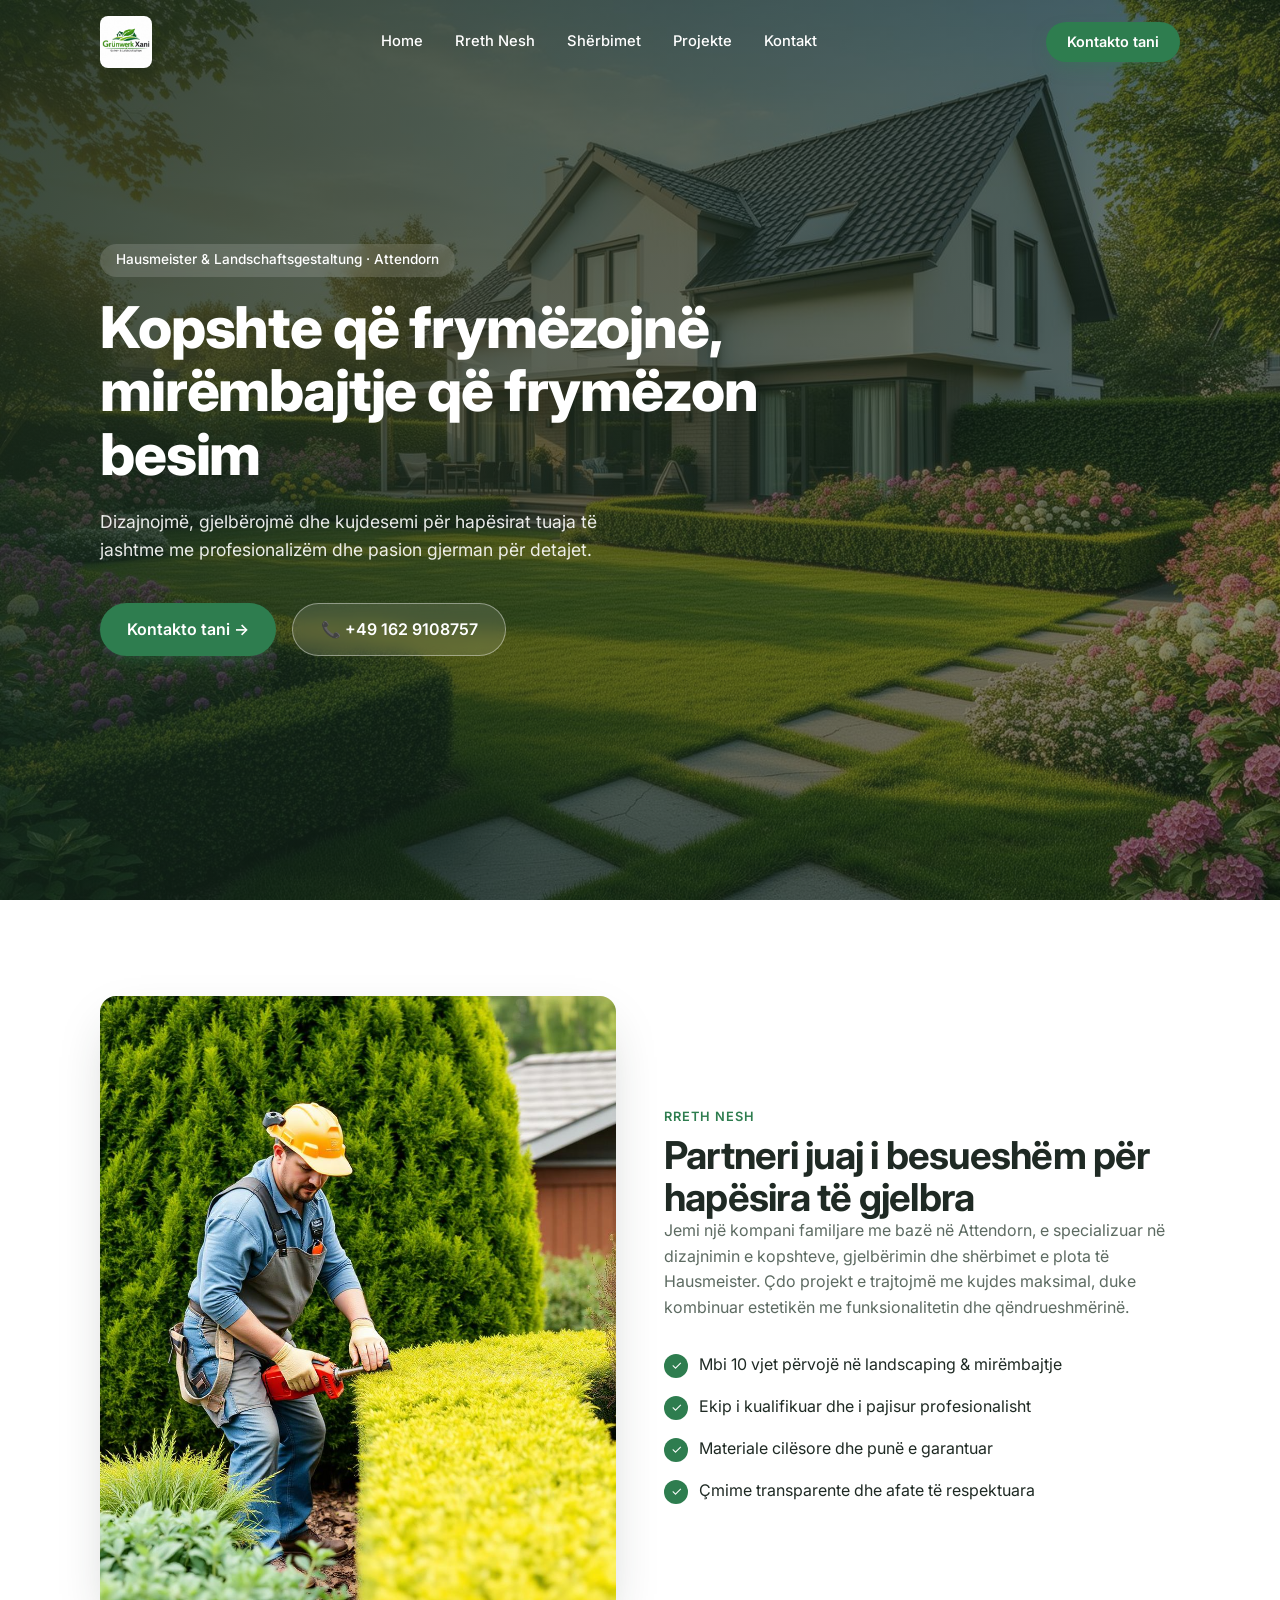
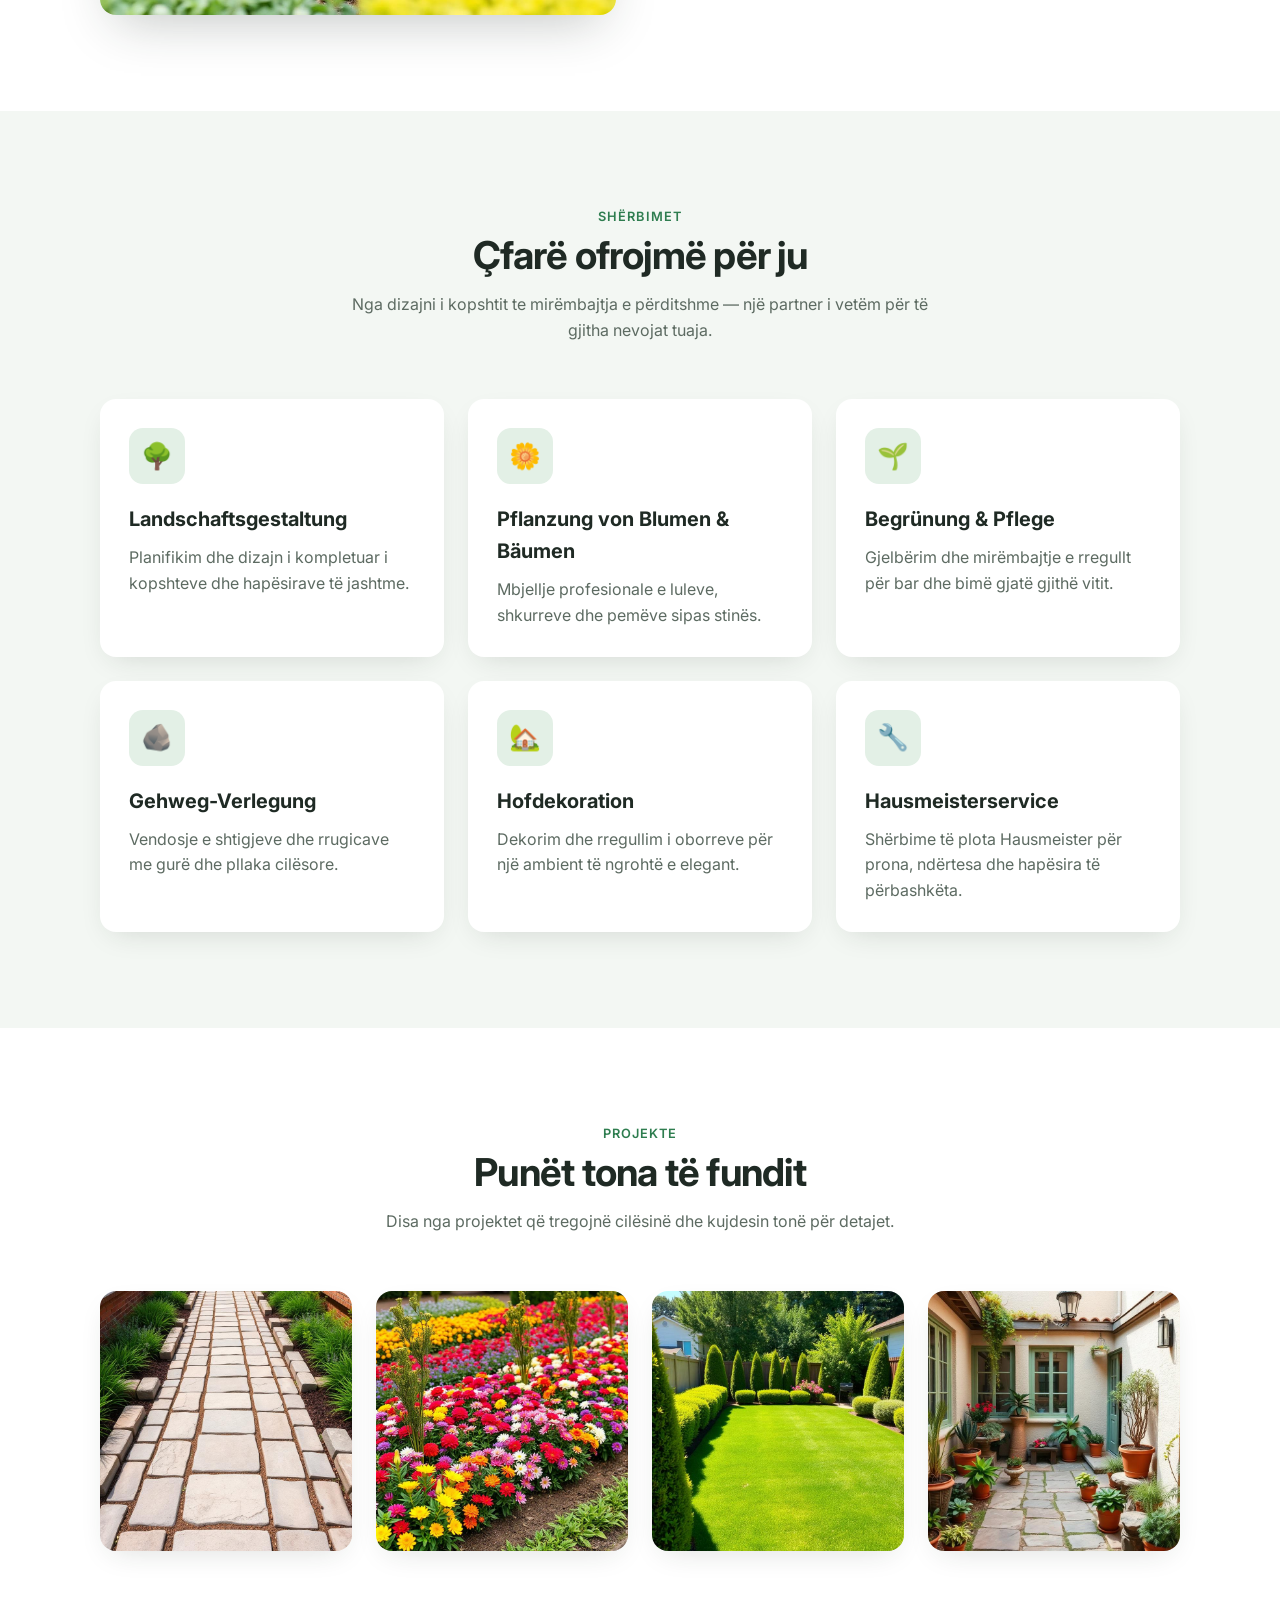
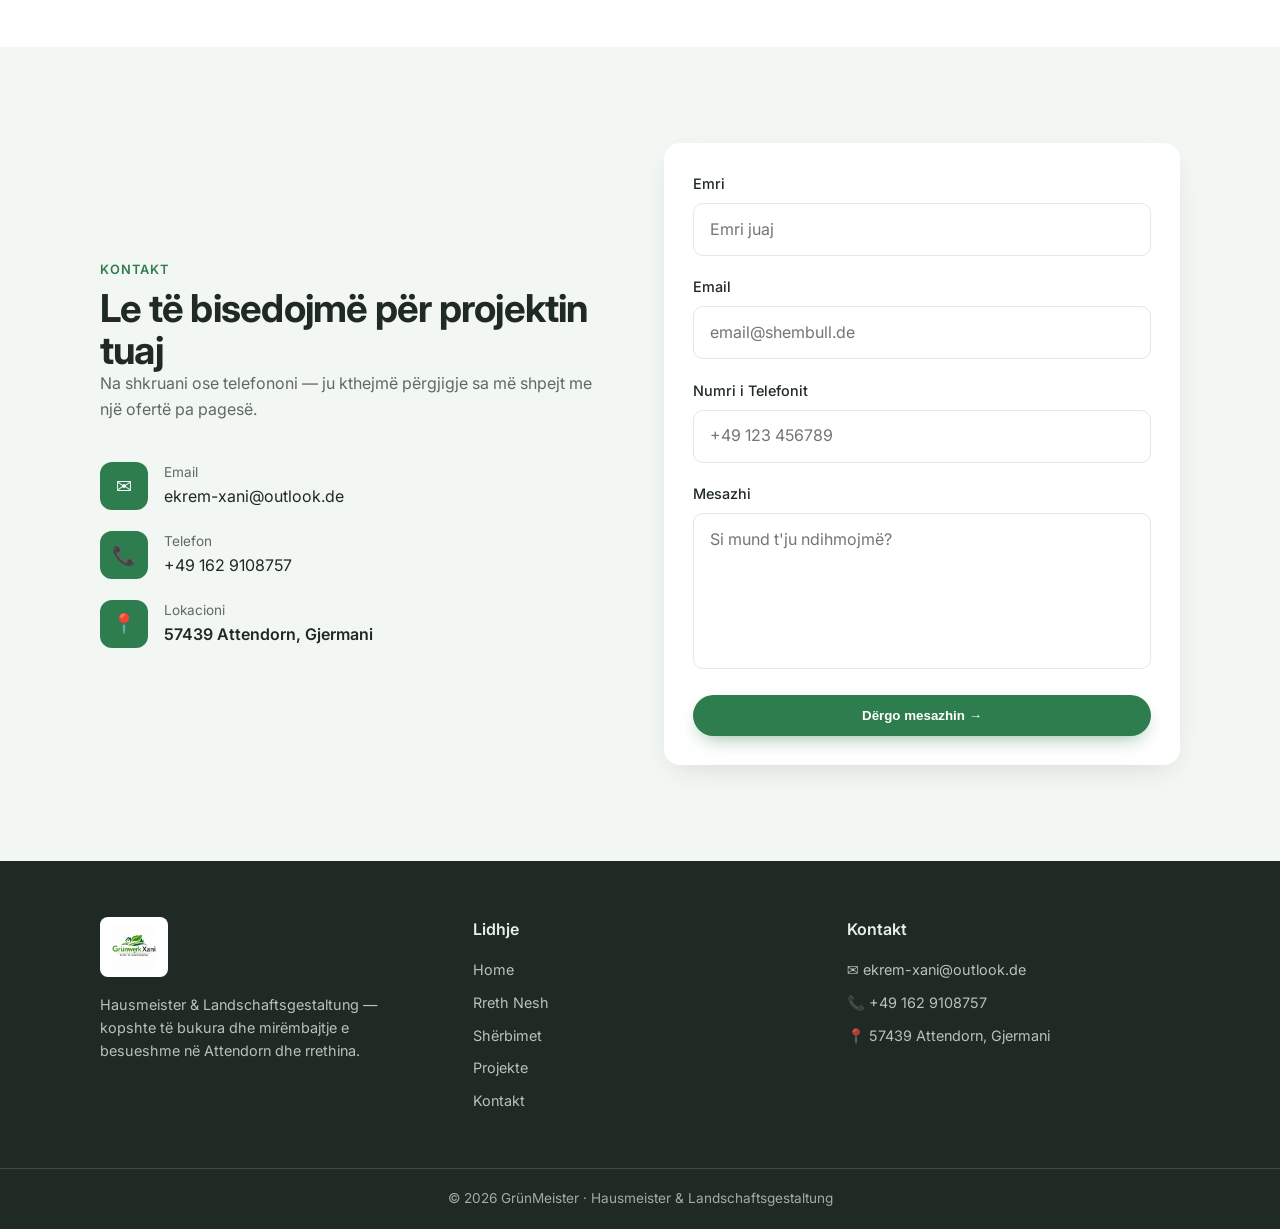
==== index.html @ a637c992 "Add files via upload" ====
<!DOCTYPE html>
<html lang="sq">
<head>
  <meta charset="UTF-8" />
  <meta name="viewport" content="width=device-width, initial-scale=1.0" />
  <title>Grünwerkxani · Hausmeister </title>
  <meta name="description" content="Hausmeister & Landschaftsgestaltung në Attendorn. Dizajn kopshtesh, gjelbërim, mbjellje, shtigje dhe shërbime të plota Hausmeister. Kontakto për ofertë falas." />
  <link rel="preconnect" href="https://fonts.googleapis.com" />
  <link rel="preconnect" href="https://fonts.gstatic.com" crossorigin />
  <link href="https://fonts.googleapis.com/css2?family=Inter:wght@400;500;600;700;800&display=swap" rel="stylesheet" />
  <link rel="stylesheet" href="style.css" />
</head>
<body>
  <!-- NAVBAR -->
  <header id="navbar">
    <nav class="nav container">
      <a href="#home" class="brand">
        <img src="assets/logo.jpeg" alt="Grünwerk Xani — Garten- & Landschaftspflege" class="brand-logo" />
      </a>
      <ul class="nav-links">
        <li><a href="#home">Home</a></li>
        <li><a href="#rreth">Rreth Nesh</a></li>
        <li><a href="#sherbimet">Shërbimet</a></li>
        <li><a href="#projekte">Projekte</a></li>
        <li><a href="#kontakt">Kontakt</a></li>
      </ul>
      <a href="#kontakt" class="btn btn-primary nav-cta">Kontakto tani</a>
      <button id="menu-toggle" aria-label="Menu">
        <svg viewBox="0 0 24 24" width="24" height="24" fill="none" stroke="currentColor" stroke-width="2" stroke-linecap="round" stroke-linejoin="round"><line x1="4" y1="12" x2="20" y2="12"/><line x1="4" y1="6" x2="20" y2="6"/><line x1="4" y1="18" x2="20" y2="18"/></svg>
      </button>
    </nav>
    <div id="mobile-menu">
      <a href="#home">Home</a>
      <a href="#rreth">Rreth Nesh</a>
      <a href="#sherbimet">Shërbimet</a>
      <a href="#projekte">Projekte</a>
      <a href="#kontakt">Kontakt</a>
      <a href="#kontakt" class="btn btn-primary">Kontakto tani</a>
    </div>
  </header>

  <!-- HERO -->
  <section id="home" class="hero">
    <img src="assets/hero.jpg" alt="Kopsht i mirëmbajtur me bar të gjelbër dhe shtëpi moderne" class="hero-bg" />
    <div class="hero-overlay"></div>
    <div class="container hero-content">
      <p class="badge">Hausmeister &amp; Landschaftsgestaltung · Attendorn</p>
      <h1>Kopshte që frymëzojnë, mirëmbajtje që frymëzon besim</h1>
      <p class="hero-sub">Dizajnojmë, gjelbërojmë dhe kujdesemi për hapësirat tuaja të jashtme me profesionalizëm dhe pasion gjerman për detajet.</p>
      <div class="hero-actions">
        <a href="#kontakt" class="btn btn-primary">Kontakto tani →</a>
        <a href="tel:+491629108757" class="btn btn-ghost">📞 +49 162 9108757</a>
      </div>
    </div>
  </section>

  <!-- ABOUT -->
  <section id="rreth" class="section">
    <div class="container grid-2 about">
      <div class="reveal about-img">
        <img src="assets/about.jpg" alt="Punëtor profesional duke mirëmbajtur gardhin e gjelbër" loading="lazy" />
      </div>
      <div class="reveal">
        <p class="eyebrow">Rreth Nesh</p>
        <h2>Partneri juaj i besueshëm për hapësira të gjelbra</h2>
        <p class="muted">Jemi një kompani familjare me bazë në Attendorn, e specializuar në dizajnimin e kopshteve, gjelbërimin dhe shërbimet e plota të Hausmeister. Çdo projekt e trajtojmë me kujdes maksimal, duke kombinuar estetikën me funksionalitetin dhe qëndrueshmërinë.</p>
        <ul class="checklist">
          <li>Mbi 10 vjet përvojë në landscaping &amp; mirëmbajtje</li>
          <li>Ekip i kualifikuar dhe i pajisur profesionalisht</li>
          <li>Materiale cilësore dhe punë e garantuar</li>
          <li>Çmime transparente dhe afate të respektuara</li>
        </ul>
      </div>
    </div>
  </section>

  <!-- SERVICES -->
  <section id="sherbimet" class="section section-alt">
    <div class="container">
      <div class="reveal section-head">
        <p class="eyebrow">Shërbimet</p>
        <h2>Çfarë ofrojmë për ju</h2>
        <p class="muted">Nga dizajni i kopshtit te mirëmbajtja e përditshme — një partner i vetëm për të gjitha nevojat tuaja.</p>
      </div>
      <div class="cards" id="services-grid"></div>
    </div>
  </section>

  <!-- PROJECTS -->
  <section id="projekte" class="section">
    <div class="container">
      <div class="reveal section-head">
        <p class="eyebrow">Projekte</p>
        <h2>Punët tona të fundit</h2>
        <p class="muted">Disa nga projektet që tregojnë cilësinë dhe kujdesin tonë për detajet.</p>
      </div>
      <div class="projects" id="projects-grid"></div>
    </div>
  </section>

  <!-- CONTACT -->
  <section id="kontakt" class="section section-alt">
    <div class="container grid-2">
      <div class="reveal">
        <p class="eyebrow">Kontakt</p>
        <h2>Le të bisedojmë për projektin tuaj</h2>
        <p class="muted">Na shkruani ose telefononi — ju kthejmë përgjigje sa më shpejt me një ofertë pa pagesë.</p>
        <div class="contact-list">
          <div class="contact-item"><span class="ci-icon">✉</span><div><p class="muted sm">Email</p><a href="mailto:ekrem-xani@outlook.de">ekrem-xani@outlook.de</a></div></div>
          <div class="contact-item"><span class="ci-icon">📞</span><div><p class="muted sm">Telefon</p><a href="tel:+491629108757">+49 162 9108757</a></div></div>
          <div class="contact-item"><span class="ci-icon">📍</span><div><p class="muted sm">Lokacioni</p><p class="strong">57439 Attendorn, Gjermani</p></div></div>
        </div>
      </div>
     <form action="https://formsubmit.co/orhanbajraktari3@gmail.com" method="POST" id="contact-form" class="reveal card form">

  <div class="field">
    <label for="name">Emri</label>
    <input id="name" name="name" type="text" maxlength="100" placeholder="Emri juaj" required>
  </div>

  <div class="field">
    <label for="email">Email</label>
    <input id="email" name="email" type="email" maxlength="255" placeholder="email@shembull.de">
  </div>

  <div class="field">
    <label for="phone">Numri i Telefonit</label>
    <input id="phone" name="phone" type="tel" maxlength="30" placeholder="+49 123 456789">
  </div>

  <div class="field">
    <label for="message">Mesazhi</label>
    <textarea id="message" name="message" rows="5" maxlength="1000" placeholder="Si mund t'ju ndihmojmë?" required></textarea>
  </div>

  <input type="hidden" name="_subject" value="Mesazh i ri nga faqja">
  <input type="hidden" name="_captcha" value="false">

  <button type="submit" class="btn btn-primary full">
    Dërgo mesazhin →
  </button>

</form>


    </div>
  </section>

  <!-- FOOTER -->
  <footer>
    <div class="container grid-3 footer-grid">
      <div>
        <div class="brand footer-brand">
          <img src="assets/logo.jpeg" alt="Grünwerk Xani" class="brand-logo footer-logo" />
        </div>
        <p class="footer-text">Hausmeister &amp; Landschaftsgestaltung — kopshte të bukura dhe mirëmbajtje e besueshme në Attendorn dhe rrethina.</p>
      </div>
      <div>
        <h4>Lidhje</h4>
        <ul class="footer-links">
          <li><a href="#home">Home</a></li>
          <li><a href="#rreth">Rreth Nesh</a></li>
          <li><a href="#sherbimet">Shërbimet</a></li>
          <li><a href="#projekte">Projekte</a></li>
          <li><a href="#kontakt">Kontakt</a></li>
        </ul>
      </div>
      <div>
        <h4>Kontakt</h4>
        <ul class="footer-links">
          <li><a href="mailto:ekrem-xani@outlook.de">✉ ekrem-xani@outlook.de</a></li>
          <li><a href="tel:+491629108757">📞 +49 162 9108757</a></li>
          <li>📍 57439 Attendorn, Gjermani</li>
        </ul>
      </div>
    </div>
    <div class="footer-bottom">© <span id="year"></span> GrünMeister · Hausmeister &amp; Landschaftsgestaltung</div>
  </footer>

  <div id="toast"></div>
  
  <script src="script.js"></script>
</body>
</html>
---- style.css ----
:root{
  --primary:#2e7d4f;
  --primary-glow:#48a36a;
  --primary-dark:#235e3c;
  --foreground:#1f2a24;
  --muted:#5d6b62;
  --background:#ffffff;
  --secondary:#f3f7f3;
  --accent:#e3f0e6;
  --border:#e2e8e3;
  --card:#ffffff;
  --shadow-card:0 10px 30px -12px rgba(31,42,36,.18);
  --shadow-elegant:0 20px 50px -16px rgba(31,42,36,.28);
  --radius:16px;
}
*{box-sizing:border-box;margin:0;padding:0}
html{scroll-behavior:smooth}
body{font-family:'Inter',system-ui,sans-serif;color:var(--foreground);background:var(--background);line-height:1.6}
img{display:block;max-width:100%}
a{text-decoration:none;color:inherit}
.container{width:100%;max-width:1120px;margin:0 auto;padding:0 20px}
h1,h2{letter-spacing:-.02em;line-height:1.1}
h2{font-size:clamp(1.7rem,3vw,2.4rem);font-weight:700}
.muted{color:var(--muted)}
.muted.sm{font-size:.85rem}
.strong{font-weight:600}
.eyebrow{font-size:.8rem;font-weight:600;text-transform:uppercase;letter-spacing:.08em;color:var(--primary);margin-bottom:.4rem}
.section{padding:6rem 0}
.section-alt{background:var(--secondary)}
.section-head{max-width:620px;margin:0 auto 3.5rem;text-align:center}
.section-head .muted{margin-top:1rem}

/* Buttons */
.btn{display:inline-flex;align-items:center;gap:.5rem;border-radius:999px;padding:.8rem 1.7rem;font-weight:600;cursor:pointer;border:none;transition:transform .2s,background .2s}
.btn-primary{background:var(--primary);color:#fff;box-shadow:0 8px 20px -8px rgba(46,125,79,.6)}
.btn-primary:hover{transform:scale(1.05);background:var(--primary-dark)}
.btn-ghost{background:rgba(255,255,255,.12);border:1px solid rgba(255,255,255,.4);color:#fff;backdrop-filter:blur(6px)}
.btn-ghost:hover{background:rgba(255,255,255,.22)}
.btn.full{width:100%;justify-content:center}

/* Navbar */
#navbar{position:fixed;inset:0 0 auto 0;z-index:50;transition:.3s}
#navbar.scrolled{background:rgba(255,255,255,.92);backdrop-filter:blur(8px);box-shadow:0 1px 0 var(--border)}
.nav{display:flex;align-items:center;justify-content:space-between;padding:1rem 20px}
.brand{display:flex;align-items:center;gap:.55rem;font-weight:700;font-size:1.15rem;color:#fff}
#navbar.scrolled .brand{color:var(--foreground)}
.brand-icon{display:flex;align-items:center;justify-content:center;width:36px;height:36px;border-radius:10px;background:var(--primary);color:#fff}
.brand-logo{height:52px;width:auto;display:block;border-radius:8px}
#navbar.scrolled .brand-logo{height:46px}
.footer-logo{height:60px;background:#fff;padding:6px 10px}
.nav-links{display:flex;gap:2rem;list-style:none;font-size:.92rem;font-weight:500;color:#fff}
#navbar.scrolled .nav-links{color:var(--foreground)}
.nav-links a:hover{color:var(--primary-glow)}
.nav-cta{padding:.55rem 1.3rem;font-size:.9rem}
#menu-toggle{display:none;background:none;border:none;color:#fff;cursor:pointer}
#navbar.scrolled #menu-toggle{color:var(--foreground)}
#mobile-menu{display:none;flex-direction:column;gap:.25rem;background:var(--background);border-top:1px solid var(--border);padding:1rem 20px}
#mobile-menu a{padding:.7rem 0;font-weight:500}
#mobile-menu.open{display:flex}

/* Hero */
.hero{position:relative;min-height:100vh;display:flex;align-items:center}
.hero-bg{position:absolute;inset:0;width:100%;height:100%;object-fit:cover}
.hero-overlay{position:absolute;inset:0;background:linear-gradient(120deg,rgba(20,40,28,.85),rgba(20,40,28,.45))}
.hero-content{position:relative;color:#fff;padding:8rem 20px}
.badge{display:inline-block;background:rgba(255,255,255,.15);backdrop-filter:blur(6px);padding:.35rem 1rem;border-radius:999px;font-size:.85rem;font-weight:500;margin-bottom:1.2rem}
.hero h1{font-size:clamp(2.2rem,5vw,3.6rem);font-weight:800;max-width:760px}
.hero-sub{margin-top:1.4rem;max-width:540px;font-size:1.1rem;color:rgba(255,255,255,.9)}
.hero-actions{margin-top:2.4rem;display:flex;flex-wrap:wrap;gap:1rem}

/* Layout helpers */
.grid-2{display:grid;gap:3rem;align-items:center}
.grid-3{display:grid;gap:2.5rem}
@media(min-width:768px){.grid-2{grid-template-columns:1fr 1fr}.grid-3{grid-template-columns:repeat(3,1fr)}}
.about-img{overflow:hidden;border-radius:var(--radius);box-shadow:var(--shadow-elegant)}
.about-img img{width:100%;height:100%;object-fit:cover}
.checklist{list-style:none;margin-top:2rem;display:flex;flex-direction:column;gap:1rem}
.checklist li{display:flex;gap:.7rem;align-items:flex-start}
.checklist li::before{content:"✓";color:#fff;background:var(--primary);width:24px;height:24px;border-radius:50%;display:flex;align-items:center;justify-content:center;font-size:.8rem;flex-shrink:0;margin-top:2px}

/* Cards */
.cards{display:grid;gap:1.5rem;grid-template-columns:1fr}
@media(min-width:600px){.cards{grid-template-columns:1fr 1fr}}
@media(min-width:960px){.cards{grid-template-columns:repeat(3,1fr)}}
.card{background:var(--card);border-radius:var(--radius);padding:1.8rem;box-shadow:var(--shadow-card)}
.service{transition:transform .3s}
.service:hover{transform:translateY(-6px)}
.service .icon{width:56px;height:56px;border-radius:14px;background:var(--accent);color:var(--primary);display:flex;align-items:center;justify-content:center;font-size:1.6rem;transition:.3s}
.service:hover .icon{background:var(--primary);color:#fff}
.service h3{margin:1.2rem 0 .6rem;font-size:1.25rem}

/* Projects */
.projects{display:grid;gap:1.5rem;grid-template-columns:1fr}
@media(min-width:600px){.projects{grid-template-columns:1fr 1fr}}
@media(min-width:960px){.projects{grid-template-columns:repeat(4,1fr)}}
.project{position:relative;overflow:hidden;border-radius:var(--radius);box-shadow:var(--shadow-card)}
.project img{width:100%;height:260px;object-fit:cover;transition:transform .5s}
.project:hover img{transform:scale(1.1)}
.project-info{position:absolute;inset:0;display:flex;flex-direction:column;justify-content:flex-end;padding:1.2rem;background:linear-gradient(to top,rgba(20,30,24,.85),rgba(20,30,24,.05),transparent);color:#fff;opacity:0;transition:opacity .3s}
.project:hover .project-info{opacity:1}
.project-info .tag{font-size:.72rem;text-transform:uppercase;letter-spacing:.06em;color:rgba(255,255,255,.8)}
.project-info h3{font-size:1.1rem}

/* Contact */
.contact-list{margin-top:2.5rem;display:flex;flex-direction:column;gap:1.3rem}
.contact-item{display:flex;gap:1rem;align-items:flex-start}
.ci-icon{width:48px;height:48px;border-radius:12px;background:var(--primary);color:#fff;display:flex;align-items:center;justify-content:center;font-size:1.2rem;flex-shrink:0}
.contact-item a:hover{color:var(--primary)}
.form .field{margin-bottom:1.2rem}
.form label{display:block;font-size:.9rem;font-weight:500;margin-bottom:.5rem}
.form input,.form textarea{width:100%;border:1px solid var(--border);border-radius:10px;padding:.8rem 1rem;font:inherit;color:var(--foreground);background:var(--background);outline:none;transition:.2s;resize:none}
.form input:focus,.form textarea:focus{border-color:var(--primary);box-shadow:0 0 0 3px rgba(46,125,79,.2)}

/* Footer */
footer{background:var(--foreground);color:#e8efe9}
.footer-grid{padding:3.5rem 20px}
.footer-brand{color:#fff}
.footer-text{margin-top:1rem;max-width:280px;font-size:.9rem;color:rgba(255,255,255,.7)}
footer h4{font-weight:600;margin-bottom:1rem}
.footer-links{list-style:none;display:flex;flex-direction:column;gap:.6rem;font-size:.9rem;color:rgba(255,255,255,.7)}
.footer-links a:hover{color:#fff}
.footer-bottom{border-top:1px solid rgba(255,255,255,.15);padding:1.2rem;text-align:center;font-size:.85rem;color:rgba(255,255,255,.6)}

/* Reveal animation */
.reveal{opacity:0;transform:translateY(24px);transition:opacity .7s ease,transform .7s ease}
.reveal.visible{opacity:1;transform:none}

/* Toast */
#toast{position:fixed;bottom:24px;left:50%;transform:translateX(-50%) translateY(20px);background:var(--foreground);color:#fff;padding:.9rem 1.4rem;border-radius:12px;font-size:.92rem;box-shadow:var(--shadow-elegant);opacity:0;pointer-events:none;transition:.3s;z-index:100}
#toast.show{opacity:1;transform:translateX(-50%) translateY(0)}
#toast.error{background:#b3261e}

/* Mobile */
@media(max-width:768px){
  .nav-links,.nav-cta{display:none}
  #menu-toggle{display:block}
  .section{padding:4rem 0}
}
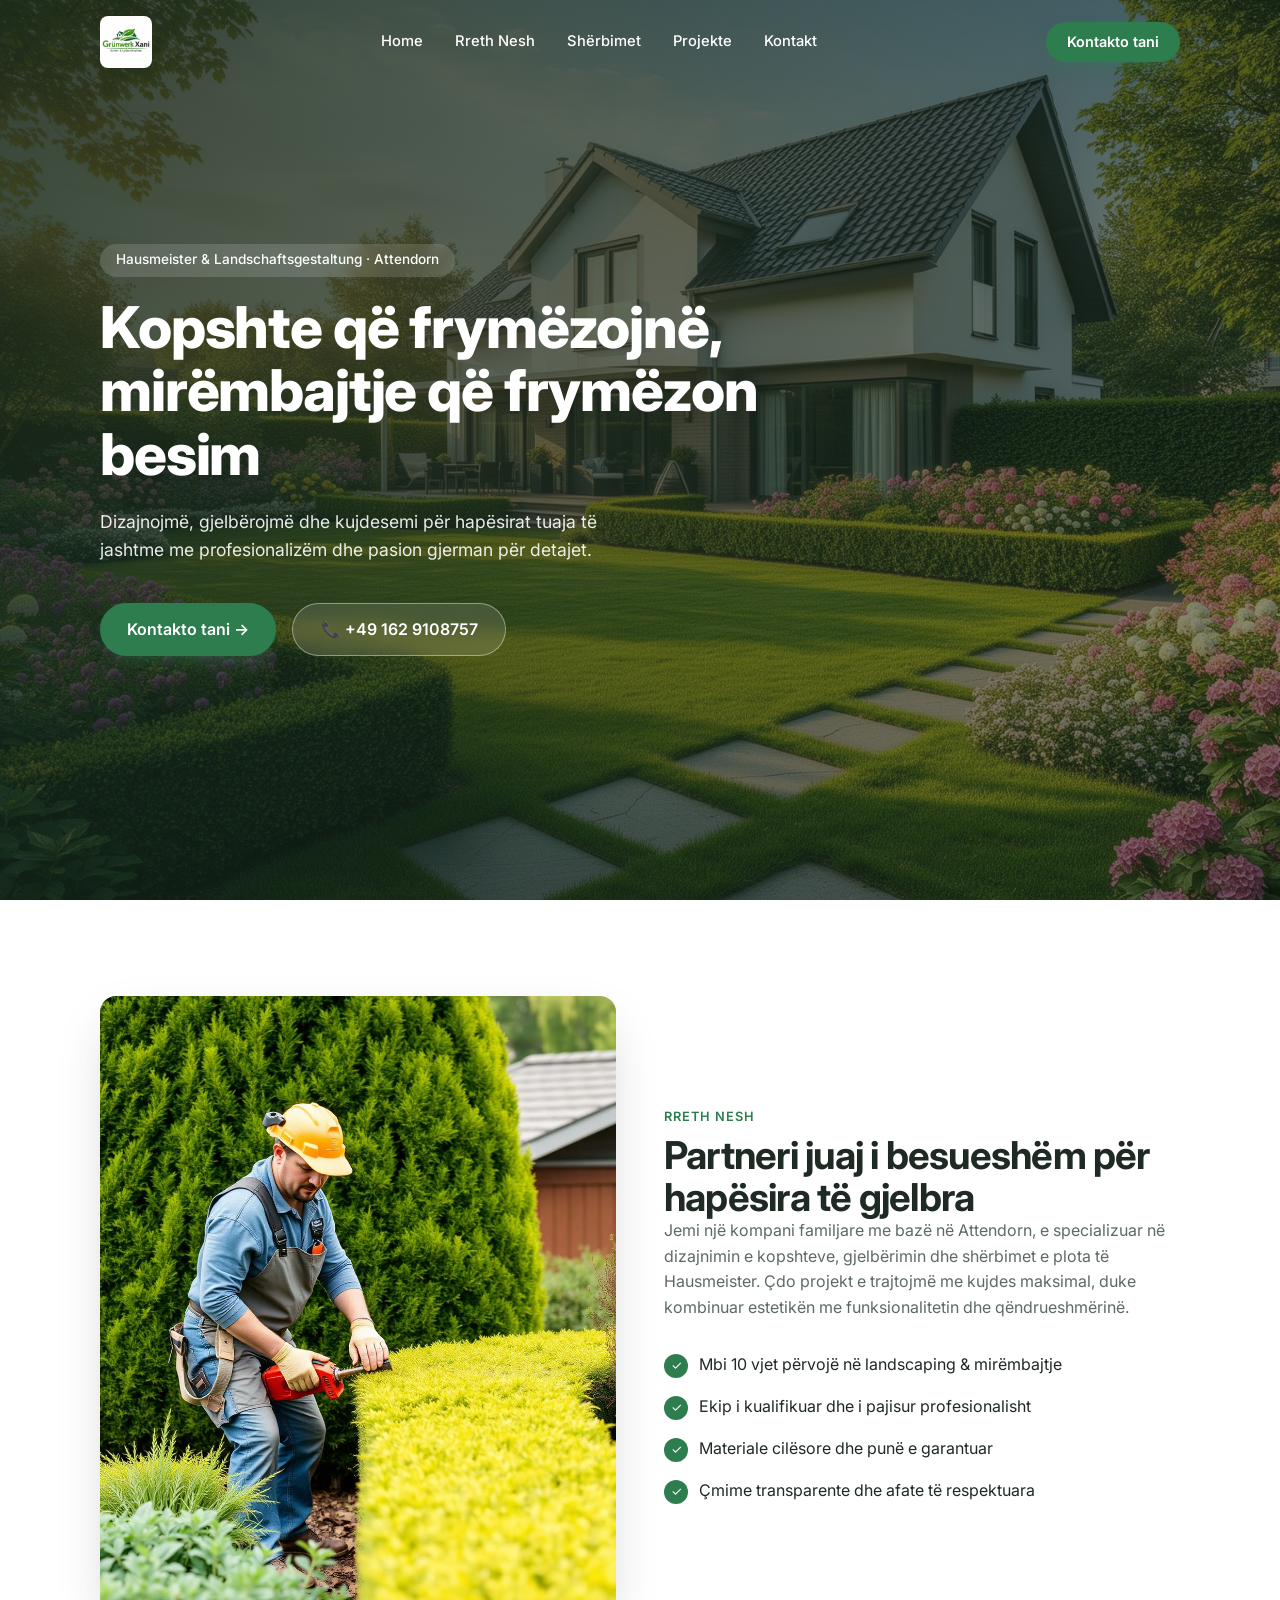
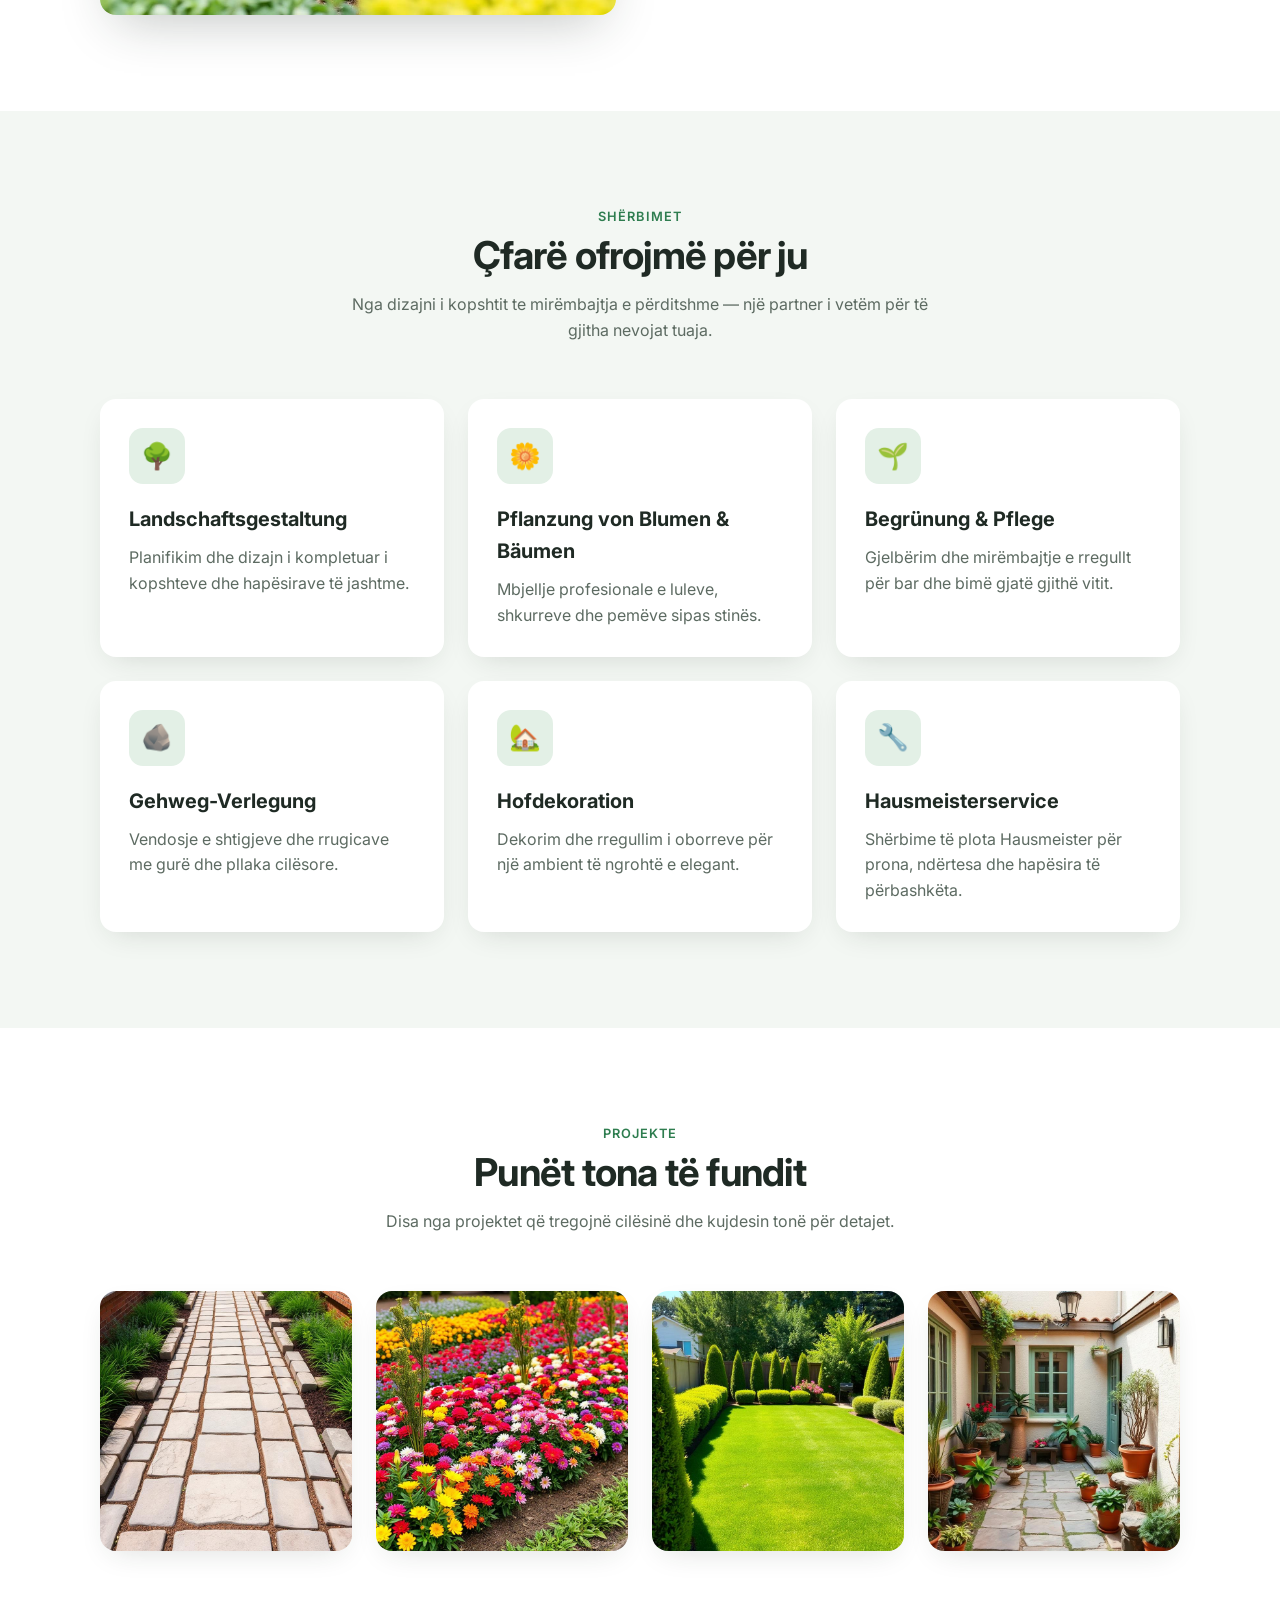
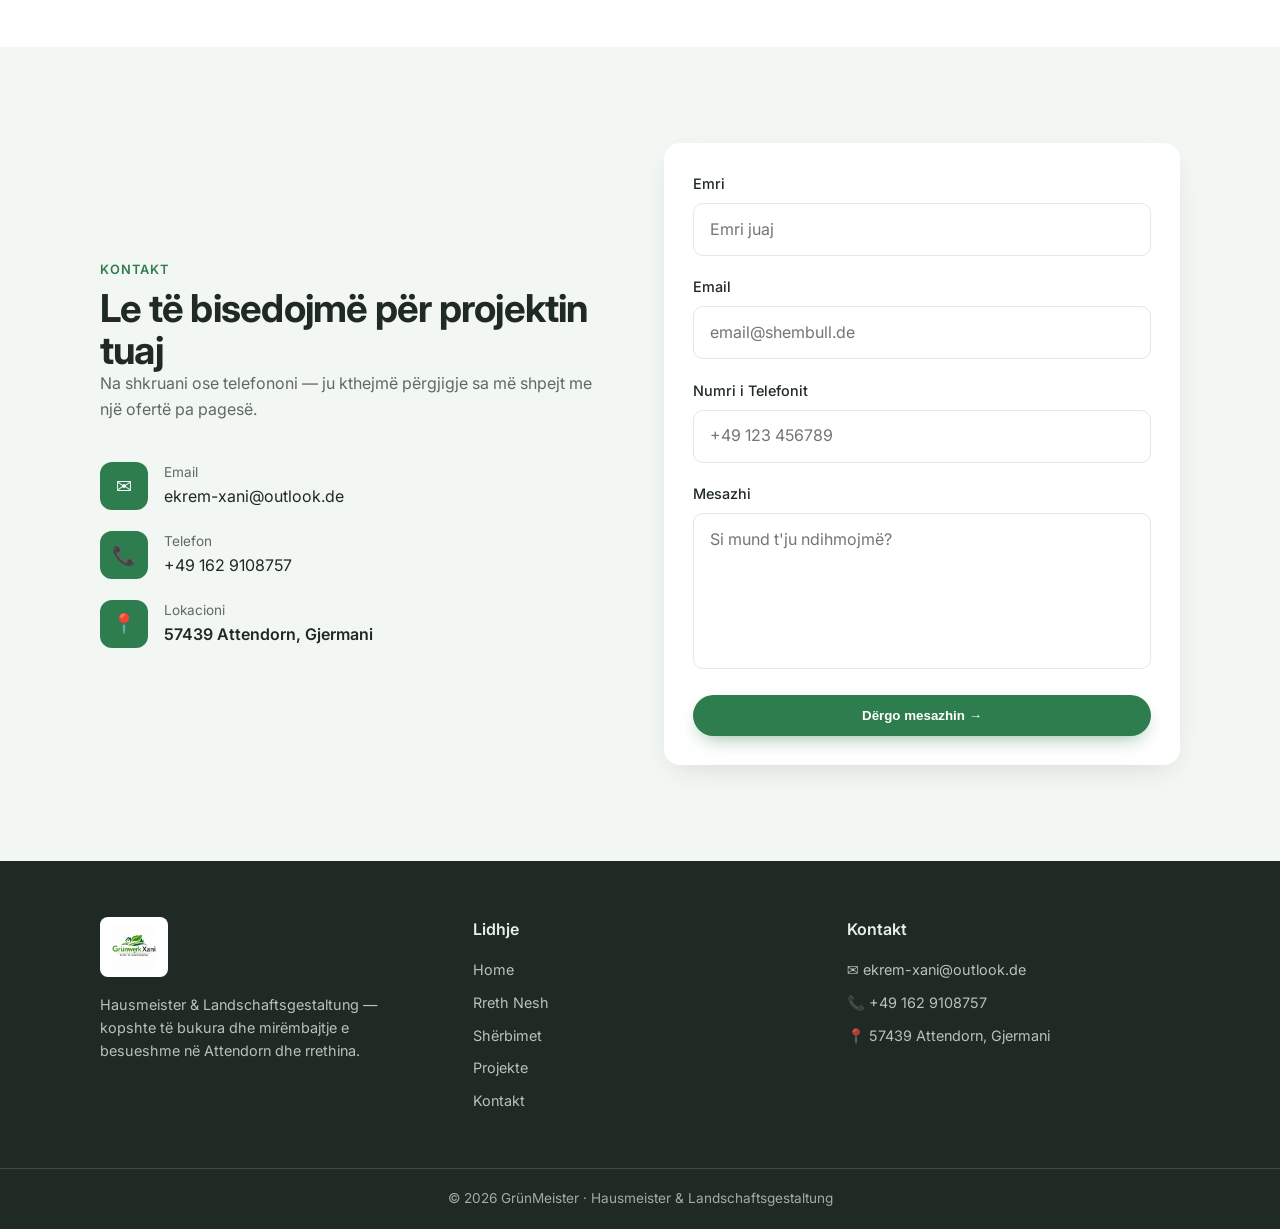
==== commit 5705bae2: "Add files via upload" ====
--- a/index.html
+++ b/index.html
@@ -4,6 +4,8 @@
   <meta charset="UTF-8" />
   <meta name="viewport" content="width=device-width, initial-scale=1.0" />
   <title>Grünwerkxani · Hausmeister </title>
+  <link rel="icon" type="image" href="assets/logo.jpeg">
+<link rel="apple-touch-icon" href="assets/logo.jpeg">
   <meta name="description" content="Hausmeister & Landschaftsgestaltung në Attendorn. Dizajn kopshtesh, gjelbërim, mbjellje, shtigje dhe shërbime të plota Hausmeister. Kontakto për ofertë falas." />
   <link rel="preconnect" href="https://fonts.googleapis.com" />
   <link rel="preconnect" href="https://fonts.gstatic.com" crossorigin />
@@ -111,7 +113,7 @@
           <div class="contact-item"><span class="ci-icon">📍</span><div><p class="muted sm">Lokacioni</p><p class="strong">57439 Attendorn, Gjermani</p></div></div>
         </div>
       </div>
-     <form action="https://formsubmit.co/orhanbajraktari3@gmail.com" method="POST" id="contact-form" class="reveal card form">
+     <form action="https://formsubmit.co/qrcodekosovaa@gmail.com" method="POST" id="contact-form" class="reveal card form">
 
   <div class="field">
     <label for="name">Emri</label>
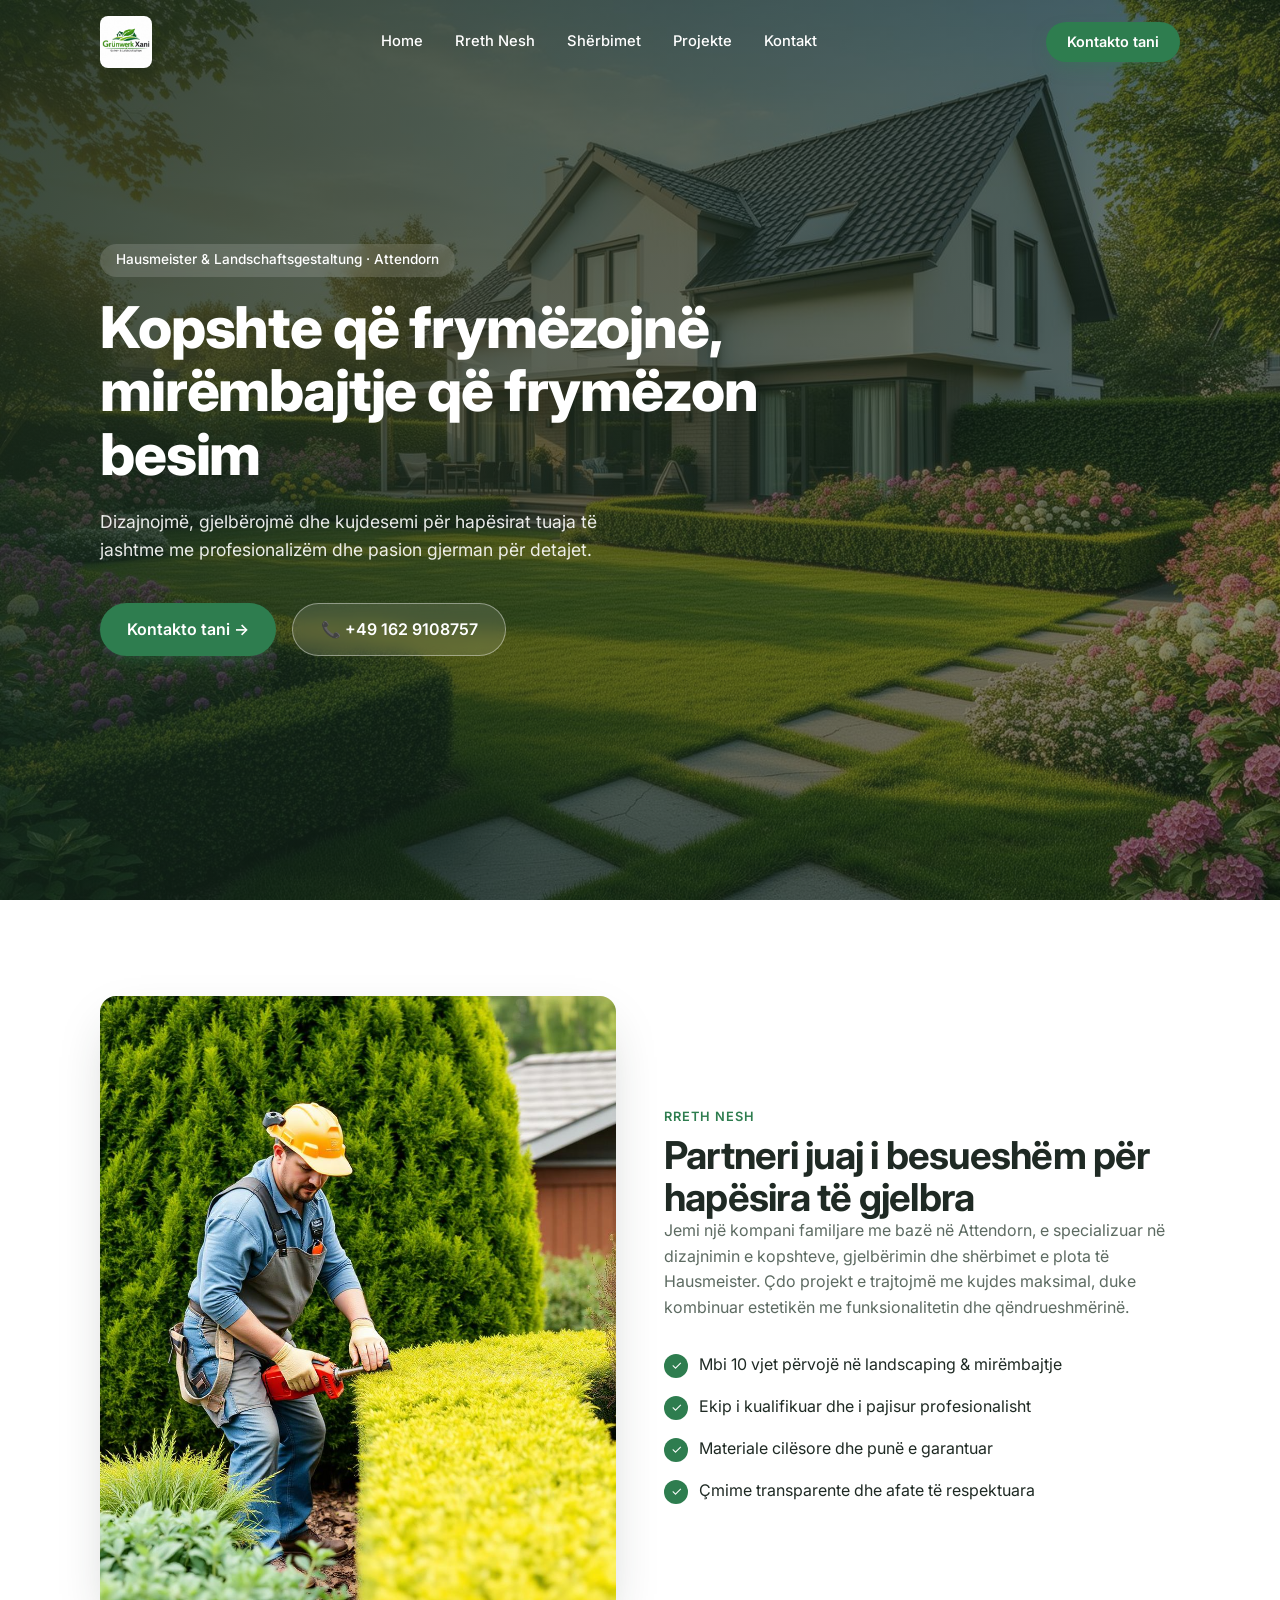
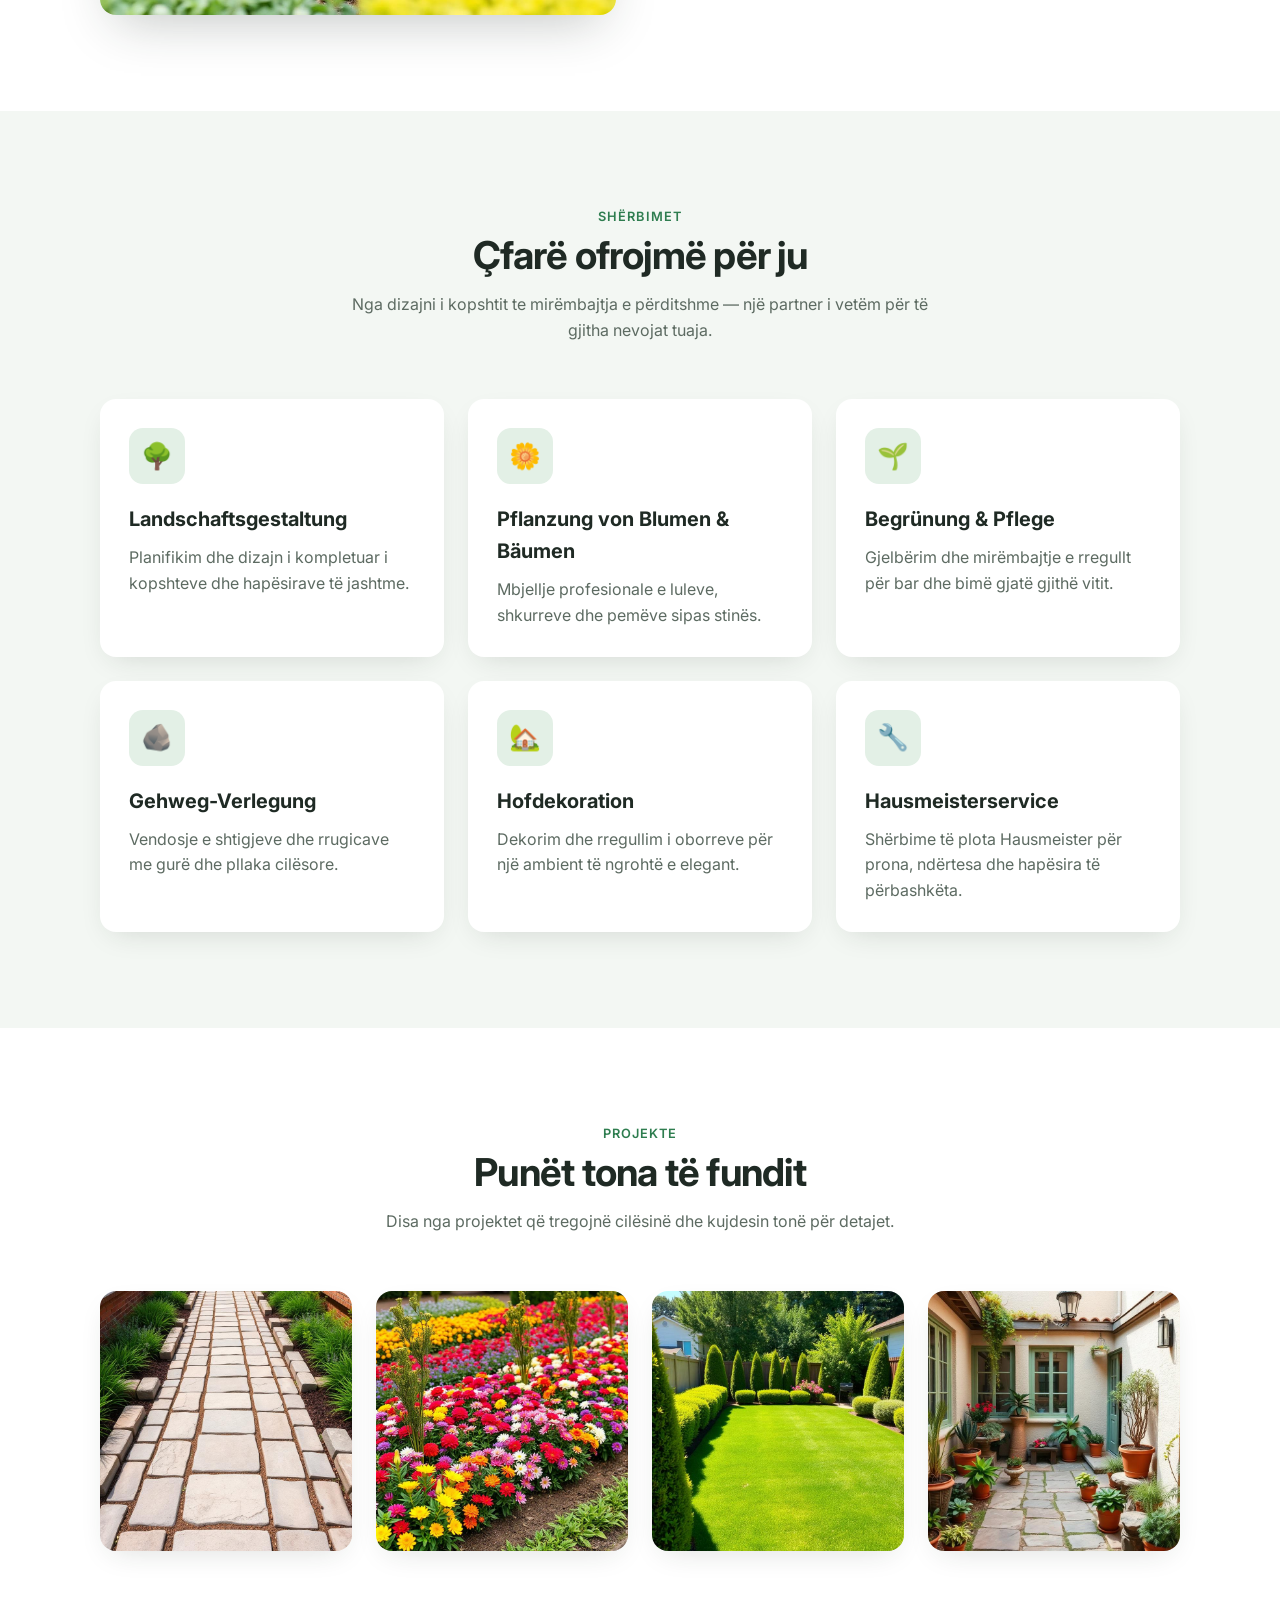
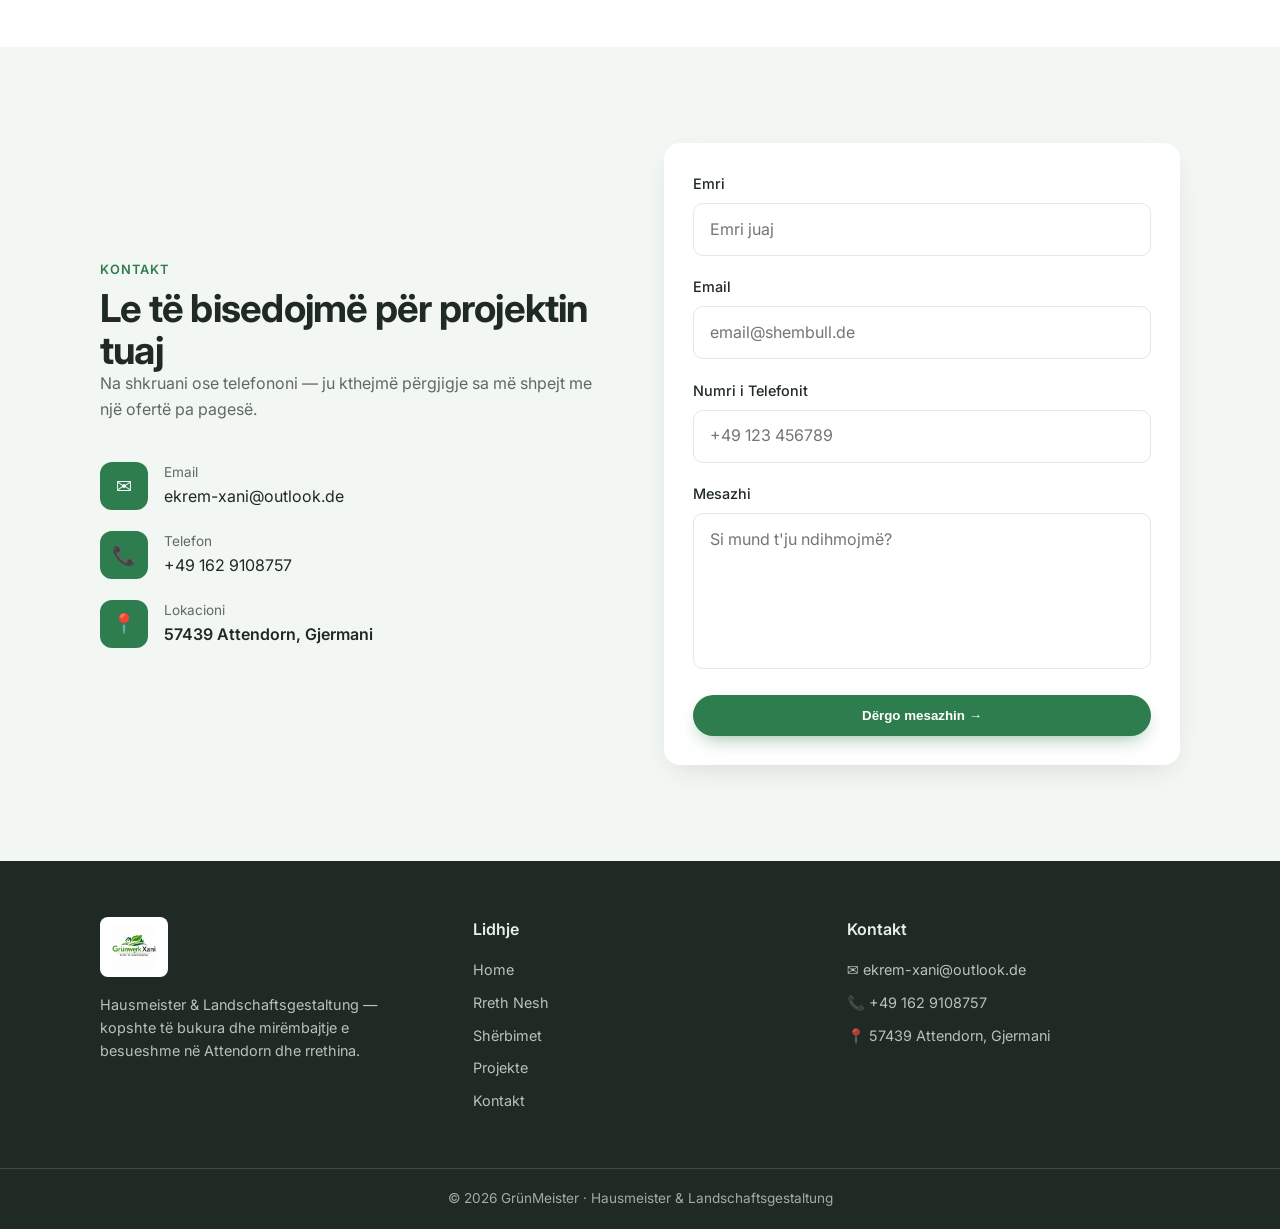
==== commit 62edf4f5: "Add files via upload" ====
--- a/index.html
+++ b/index.html
@@ -113,7 +113,12 @@
           <div class="contact-item"><span class="ci-icon">📍</span><div><p class="muted sm">Lokacioni</p><p class="strong">57439 Attendorn, Gjermani</p></div></div>
         </div>
       </div>
-     <form action="https://formsubmit.co/qrcodekosovaa@gmail.com" method="POST" id="contact-form" class="reveal card form">
+   <form action="https://formsubmit.co/qrcodekosovaa@gmail.com" method="POST" id="contact-form" class="reveal card form">
+
+  <!-- FormSubmit settings -->
+  <input type="hidden" name="_subject" value="Mesazh i ri nga faqja">
+  <input type="hidden" name="_captcha" value="false">
+  <input type="hidden" name="_next" value="/thankyou.html">
 
   <div class="field">
     <label for="name">Emri</label>
@@ -134,9 +139,6 @@
     <label for="message">Mesazhi</label>
     <textarea id="message" name="message" rows="5" maxlength="1000" placeholder="Si mund t'ju ndihmojmë?" required></textarea>
   </div>
-
-  <input type="hidden" name="_subject" value="Mesazh i ri nga faqja">
-  <input type="hidden" name="_captcha" value="false">
 
   <button type="submit" class="btn btn-primary full">
     Dërgo mesazhin →
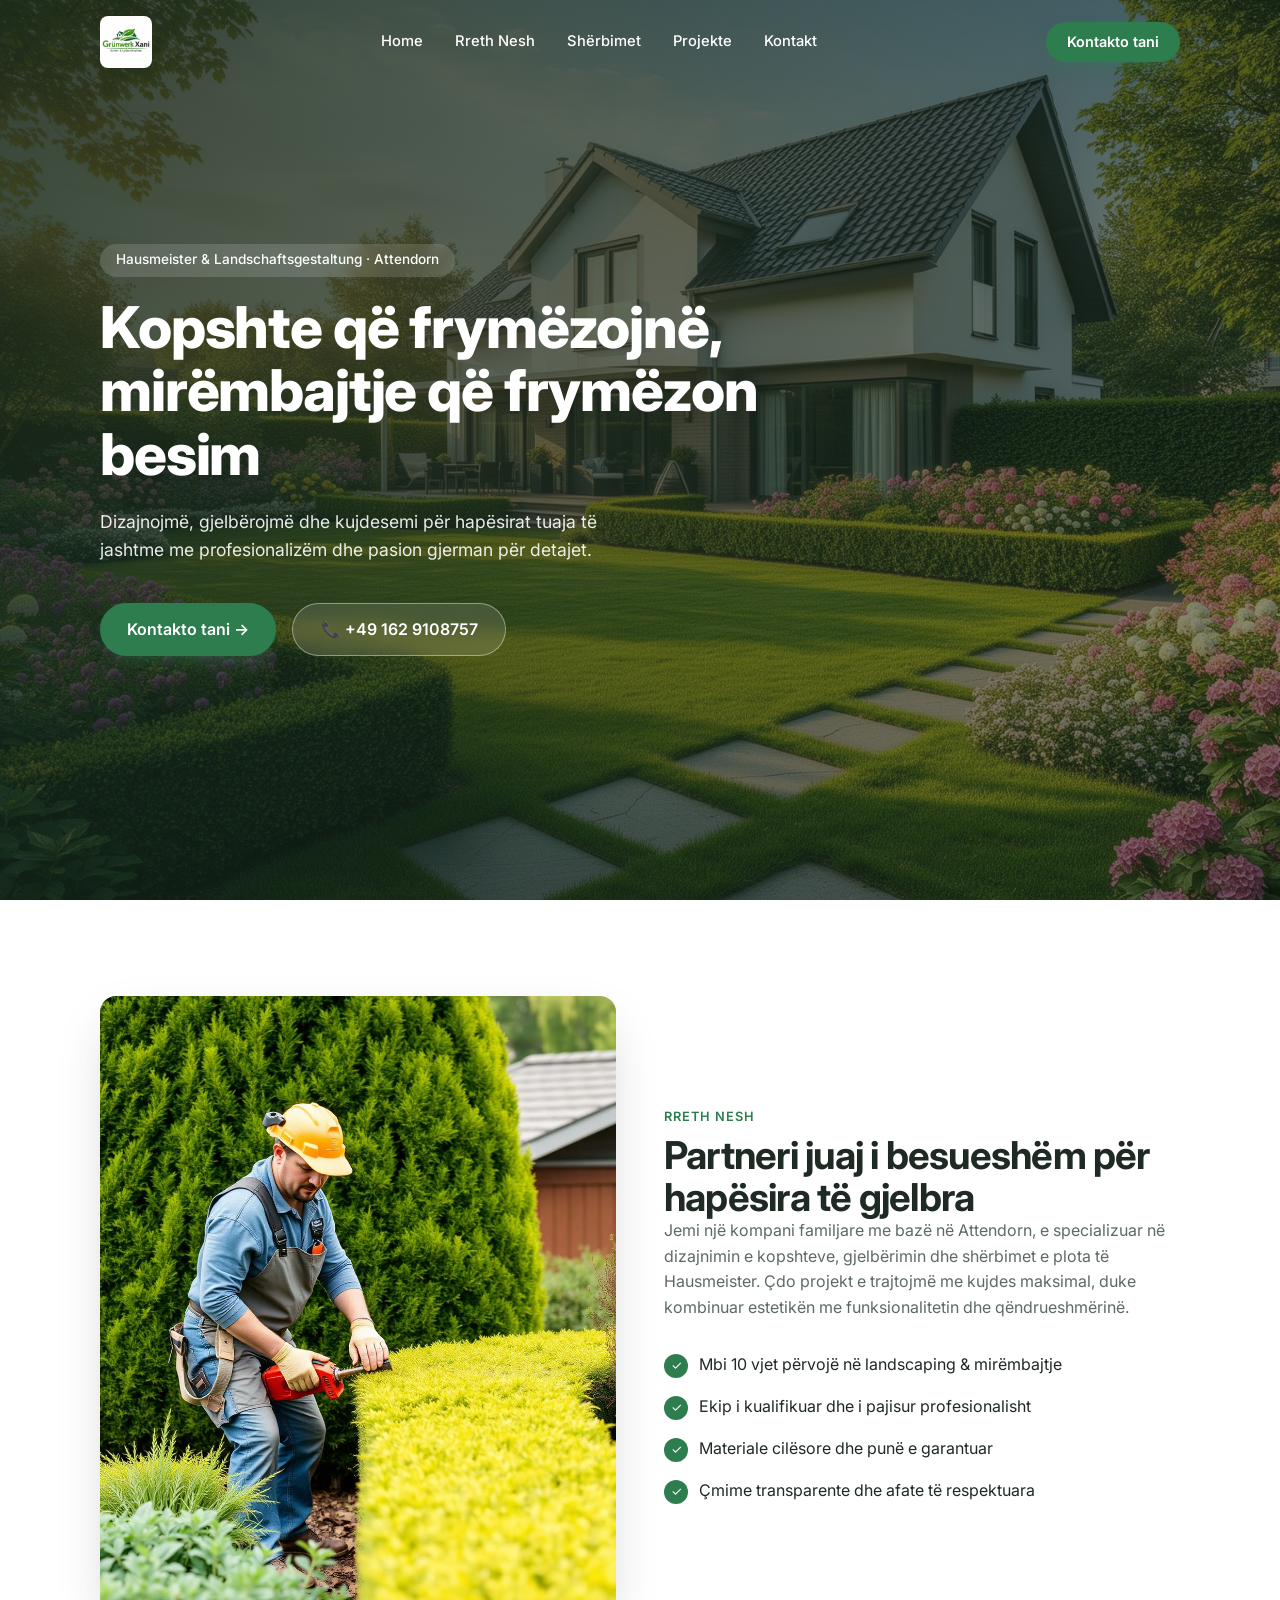
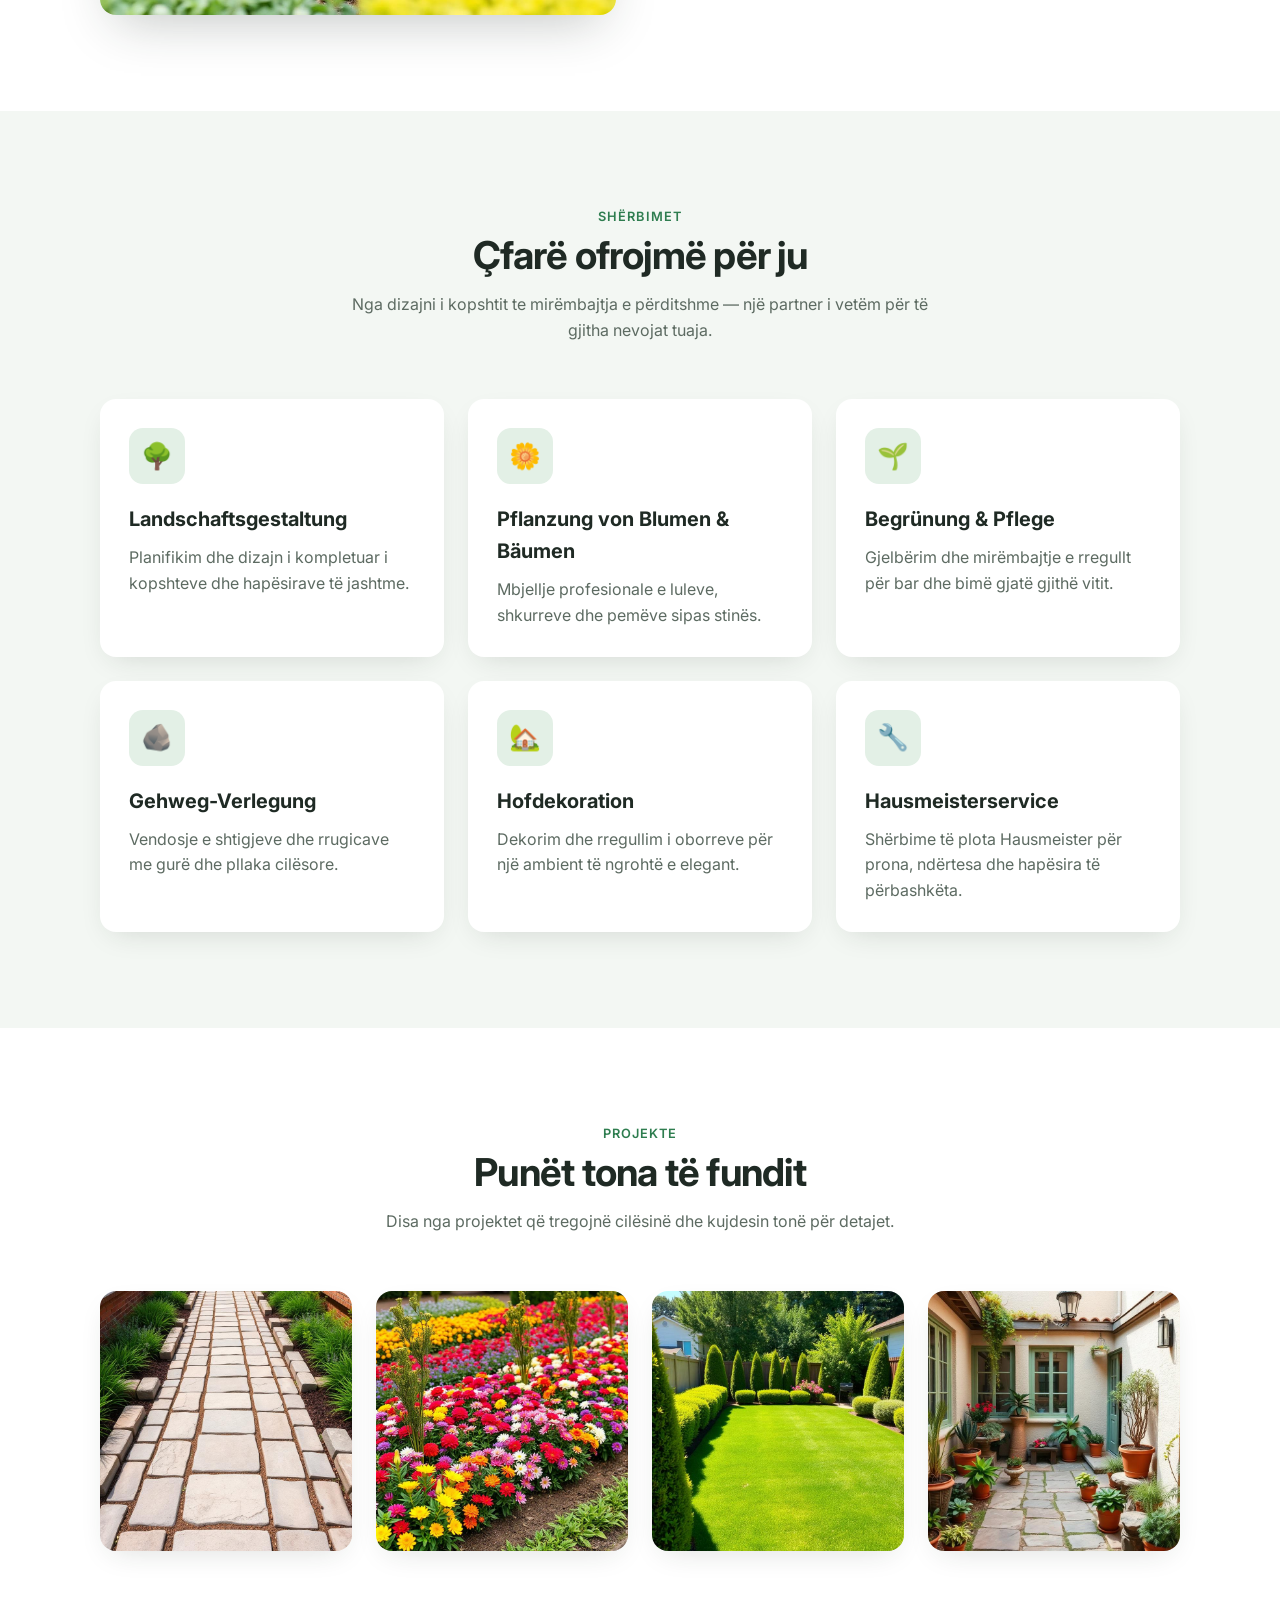
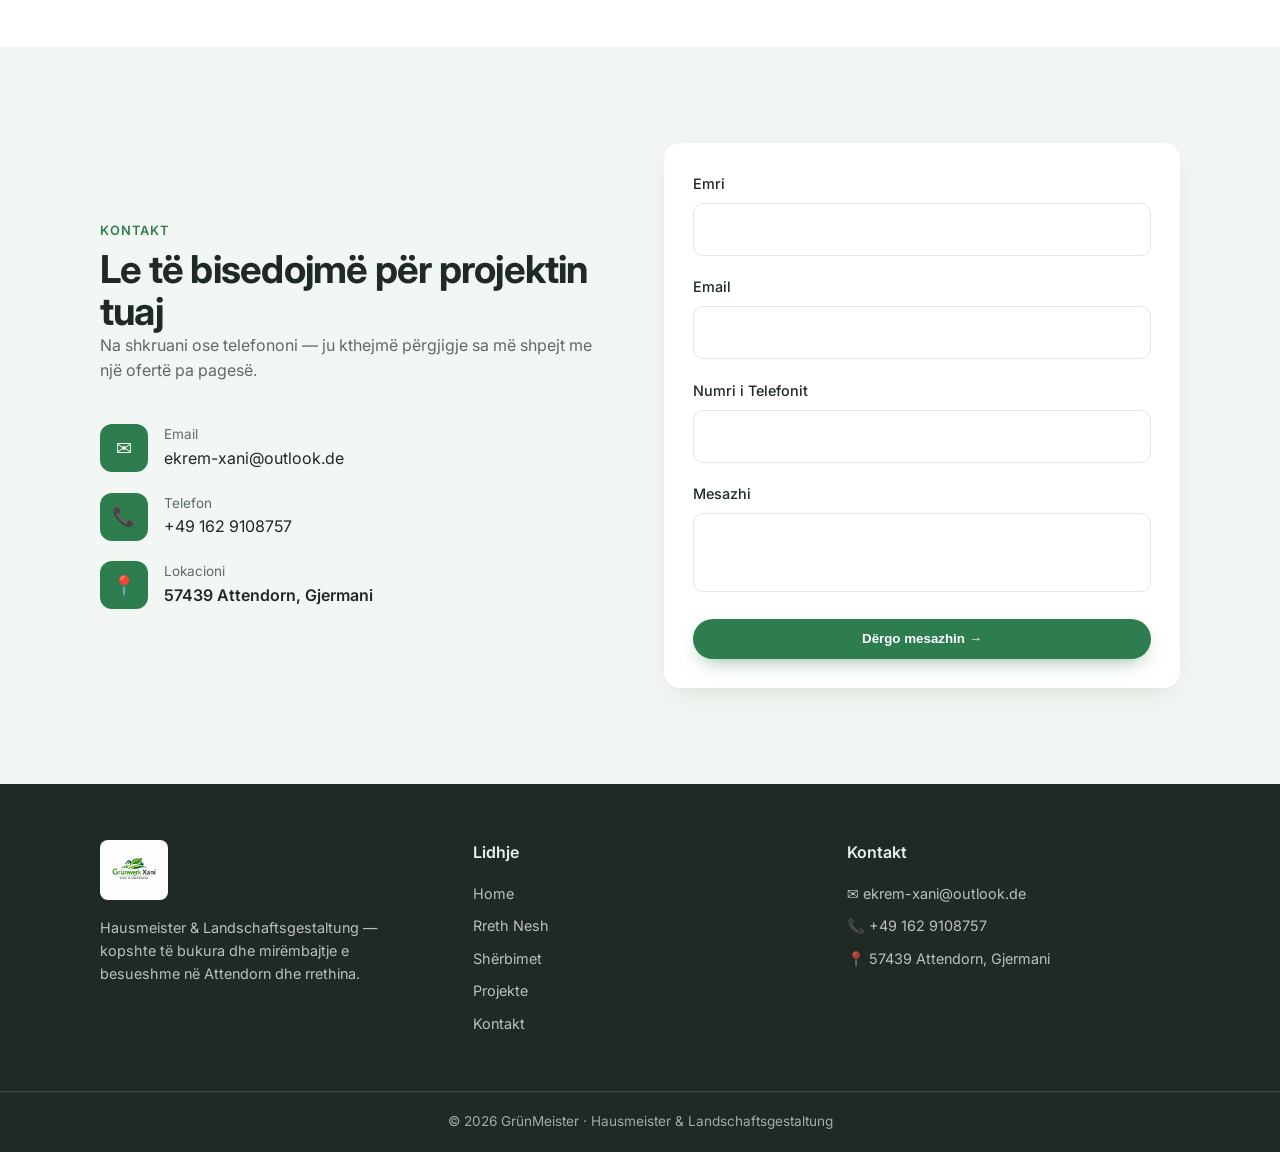
==== commit a91605e8: "Add files via upload" ====
--- a/index.html
+++ b/index.html
@@ -113,31 +113,29 @@
           <div class="contact-item"><span class="ci-icon">📍</span><div><p class="muted sm">Lokacioni</p><p class="strong">57439 Attendorn, Gjermani</p></div></div>
         </div>
       </div>
-   <form action="https://formsubmit.co/qrcodekosovaa@gmail.com" method="POST" id="contact-form" class="reveal card form">
+   <form id="contact-form" class="reveal card form">
 
-  <!-- FormSubmit settings -->
   <input type="hidden" name="_subject" value="Mesazh i ri nga faqja">
   <input type="hidden" name="_captcha" value="false">
-  <input type="hidden" name="_next" value="/thankyou.html">
 
   <div class="field">
     <label for="name">Emri</label>
-    <input id="name" name="name" type="text" maxlength="100" placeholder="Emri juaj" required>
+    <input id="name" name="name" type="text" required>
   </div>
 
   <div class="field">
     <label for="email">Email</label>
-    <input id="email" name="email" type="email" maxlength="255" placeholder="email@shembull.de">
+    <input id="email" name="email" type="email">
   </div>
 
   <div class="field">
     <label for="phone">Numri i Telefonit</label>
-    <input id="phone" name="phone" type="tel" maxlength="30" placeholder="+49 123 456789">
+    <input id="phone" name="phone" type="tel">
   </div>
 
   <div class="field">
     <label for="message">Mesazhi</label>
-    <textarea id="message" name="message" rows="5" maxlength="1000" placeholder="Si mund t'ju ndihmojmë?" required></textarea>
+    <textarea id="message" name="message" required></textarea>
   </div>
 
   <button type="submit" class="btn btn-primary full">
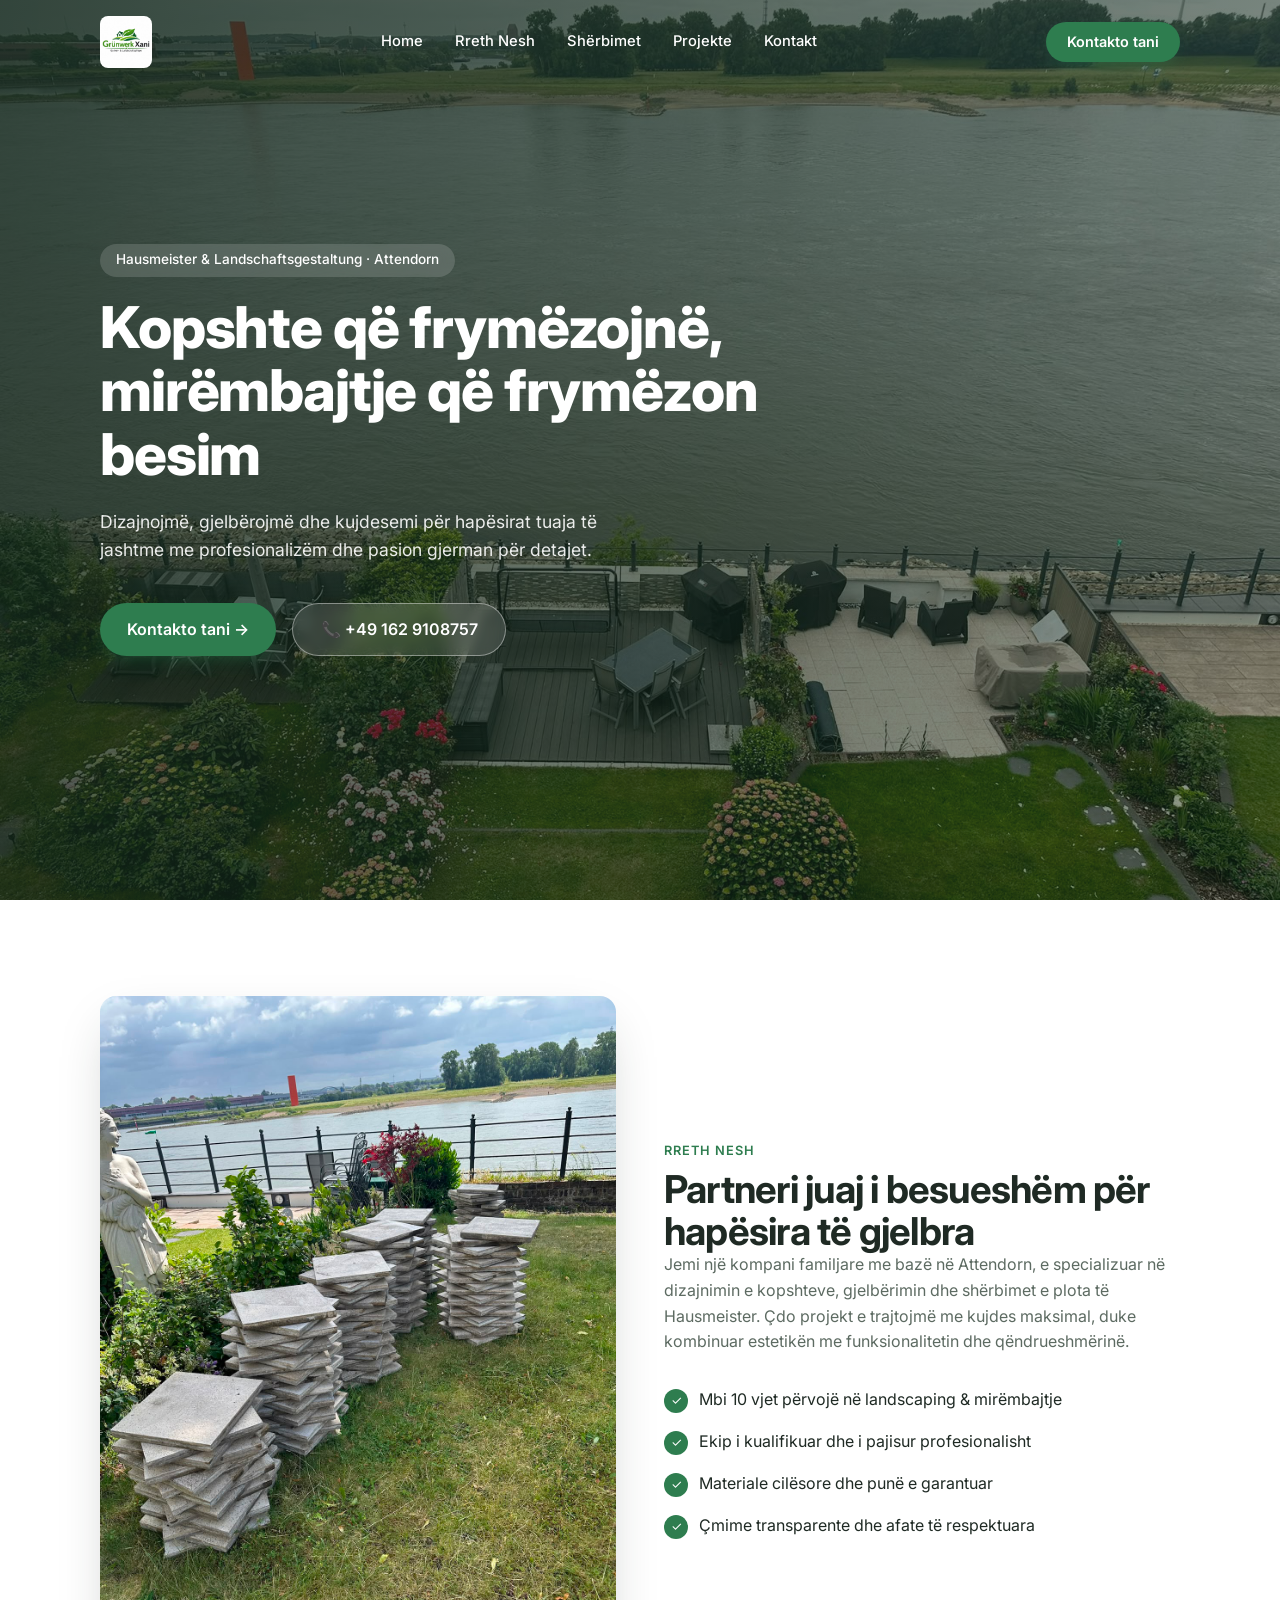
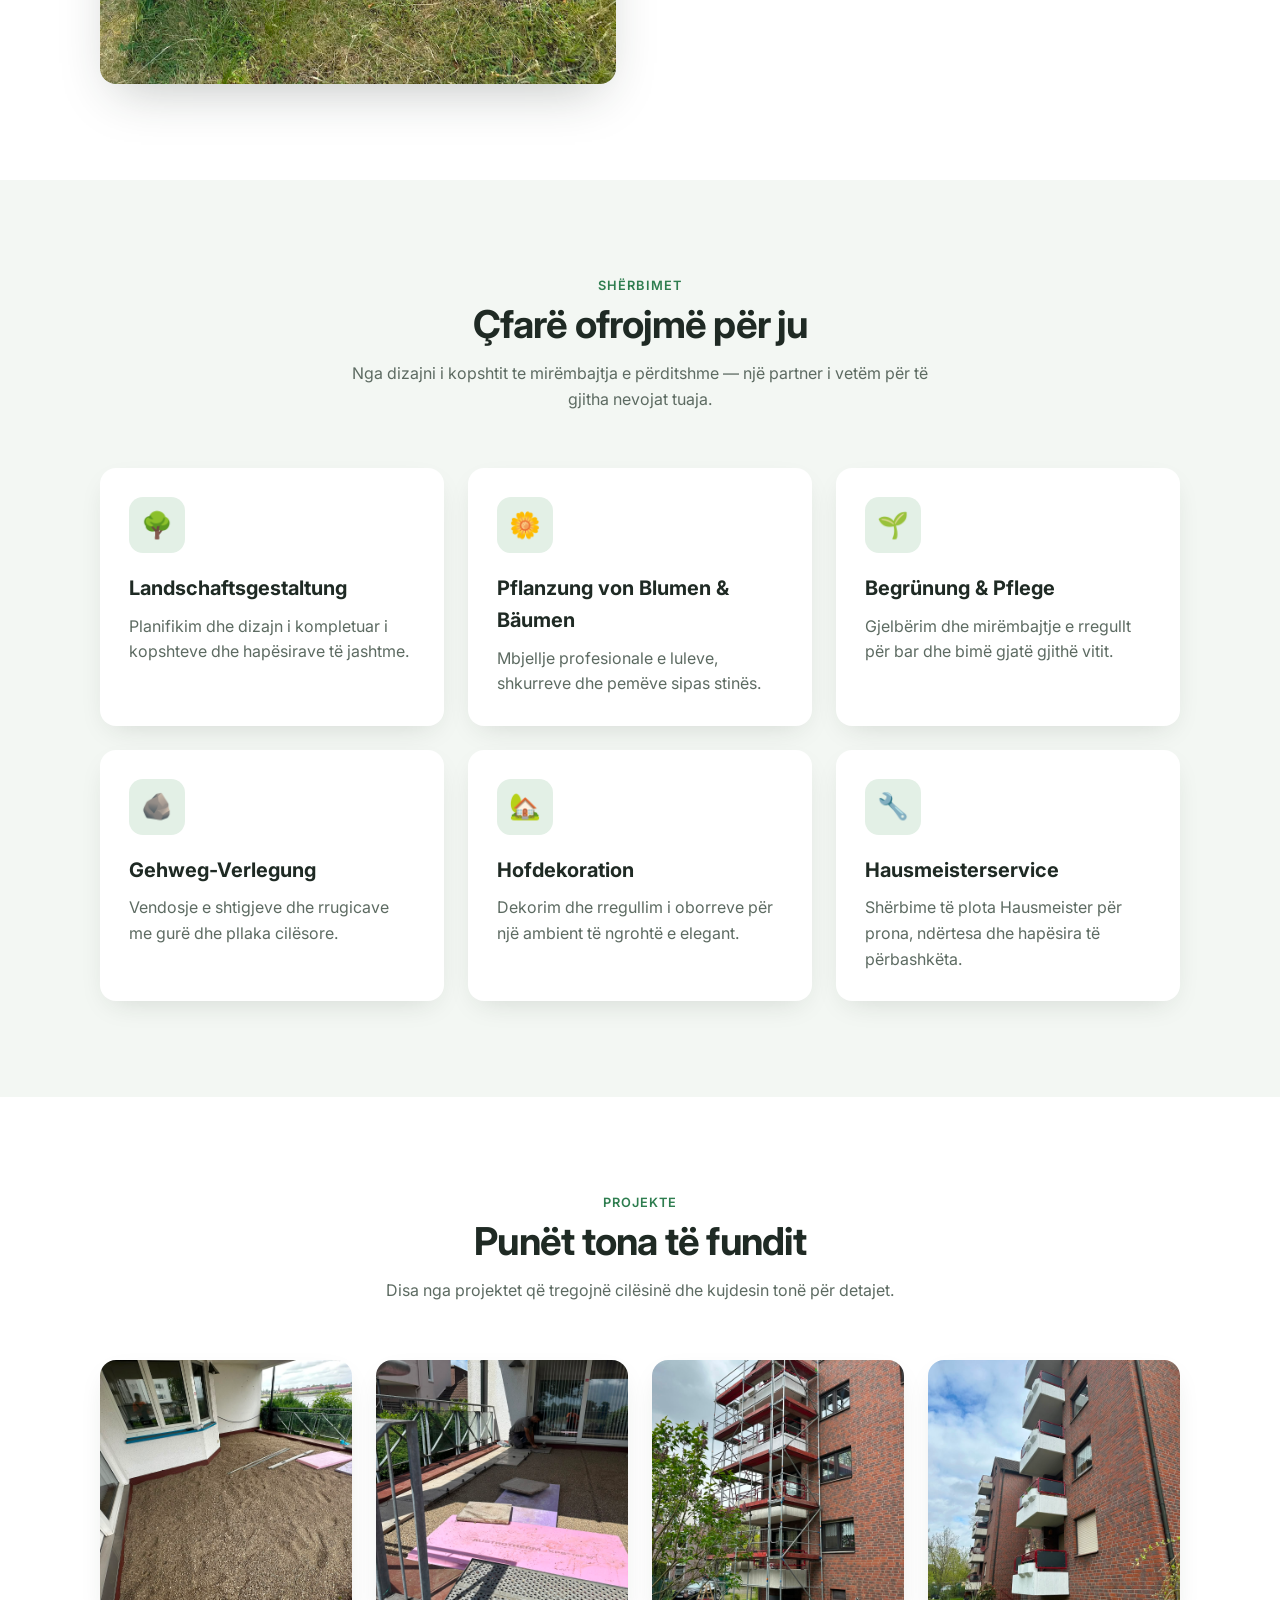
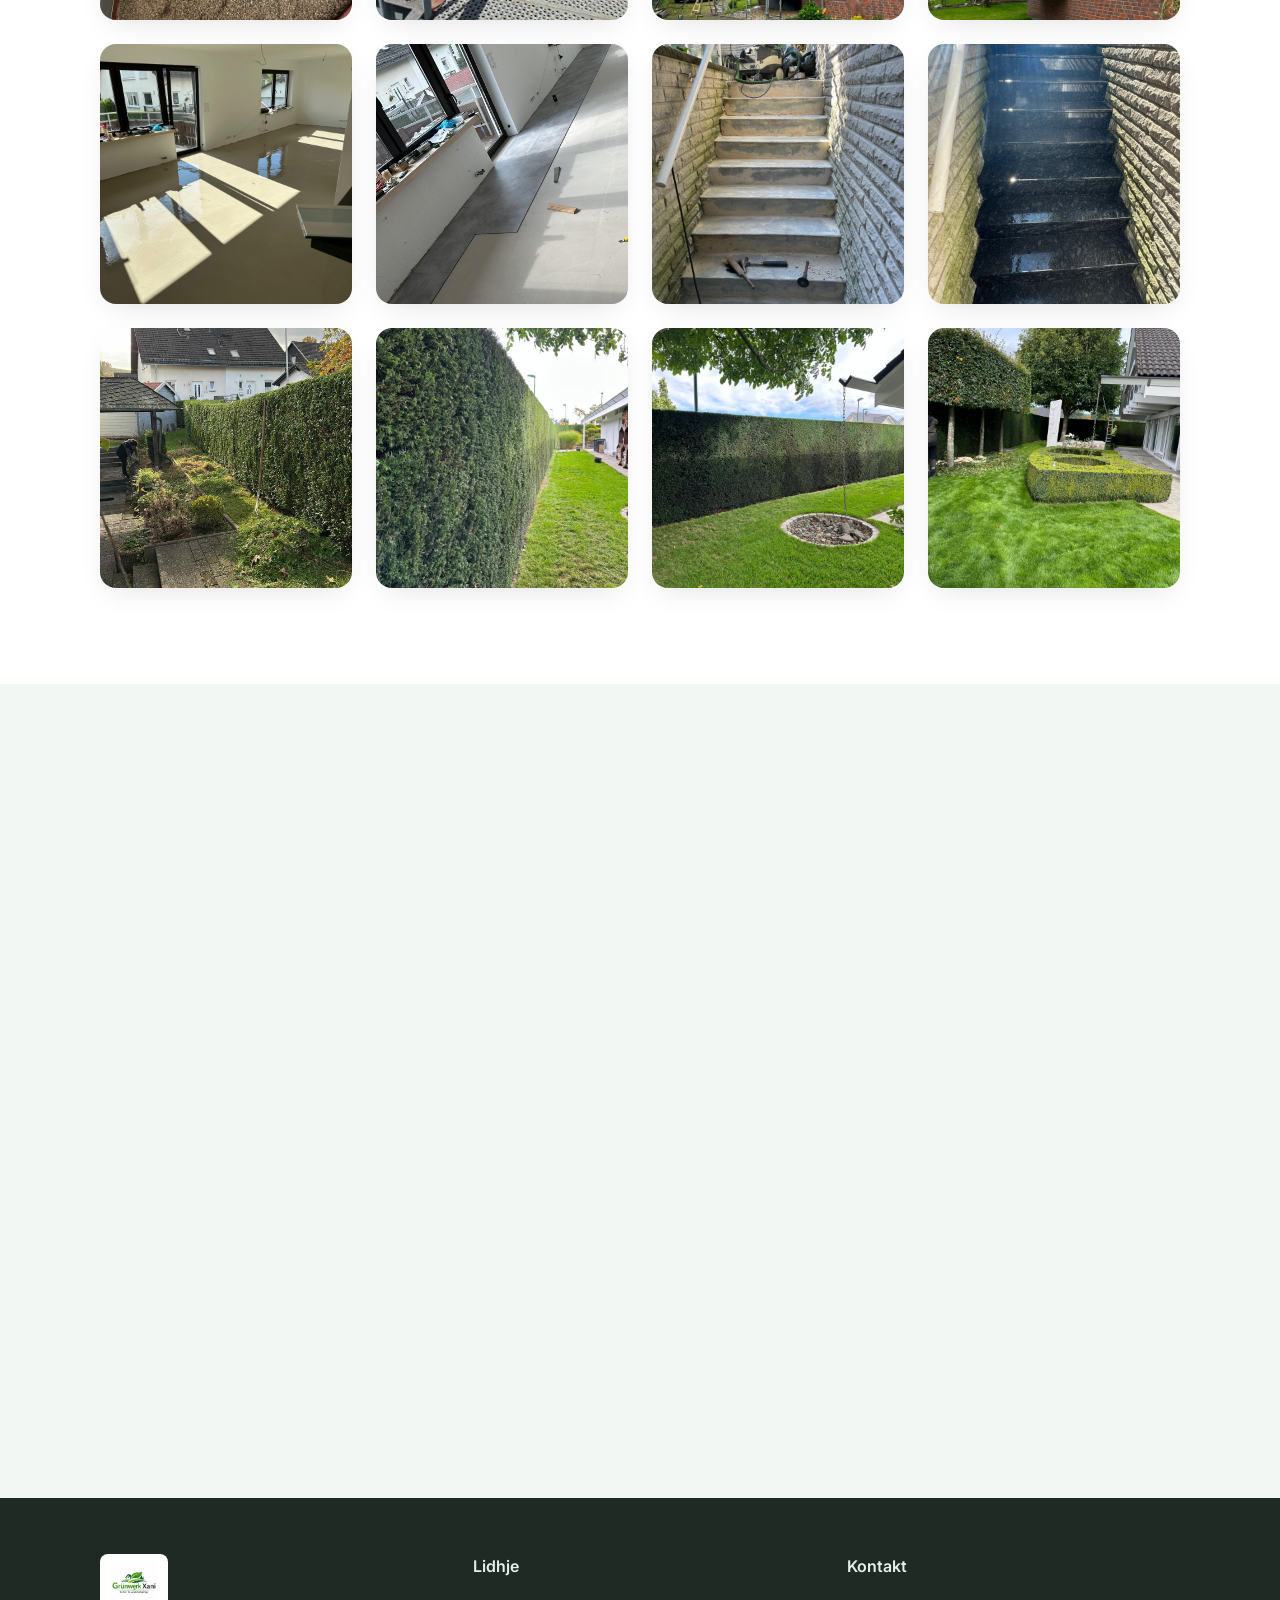
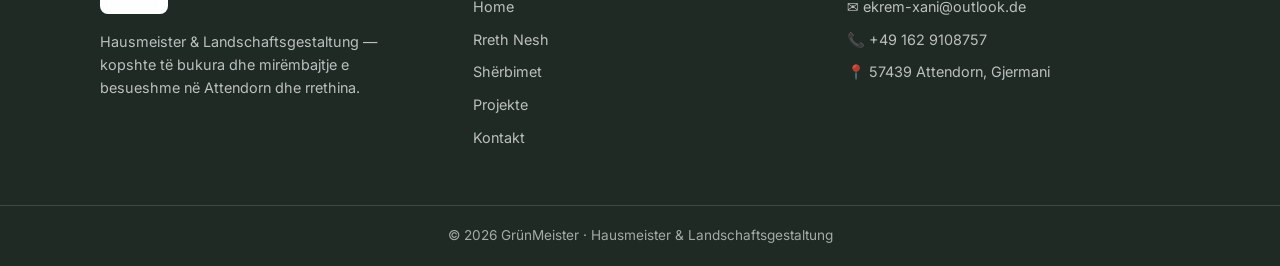
==== commit 10e443f1: "Add files via upload" ====
--- a/index.html
+++ b/index.html
@@ -120,22 +120,48 @@
 
   <div class="field">
     <label for="name">Emri</label>
-    <input id="name" name="name" type="text" required>
+    <input
+      id="name"
+      name="name"
+      type="text"
+      maxlength="100"
+      placeholder="Emri juaj"
+      required
+    >
   </div>
 
   <div class="field">
     <label for="email">Email</label>
-    <input id="email" name="email" type="email">
+    <input
+      id="email"
+      name="email"
+      type="email"
+      maxlength="255"
+      placeholder="email@shembull.de"
+    >
   </div>
 
   <div class="field">
     <label for="phone">Numri i Telefonit</label>
-    <input id="phone" name="phone" type="tel">
+    <input
+      id="phone"
+      name="phone"
+      type="tel"
+      maxlength="30"
+      placeholder="+49 123 456789"
+    >
   </div>
 
   <div class="field">
     <label for="message">Mesazhi</label>
-    <textarea id="message" name="message" required></textarea>
+    <textarea
+      id="message"
+      name="message"
+      rows="5"
+      maxlength="1000"
+      placeholder="Si mund t'ju ndihmojmë?"
+      required
+    ></textarea>
   </div>
 
   <button type="submit" class="btn btn-primary full">
--- a/style.css
+++ b/style.css
@@ -52,11 +52,13 @@
 #navbar.scrolled .nav-links{color:var(--foreground)}
 .nav-links a:hover{color:var(--primary-glow)}
 .nav-cta{padding:.55rem 1.3rem;font-size:.9rem}
-#menu-toggle{display:none;background:none;border:none;color:#fff;cursor:pointer}
+#menu-toggle{display:none;background:none;border:none;color:#fff;cursor:pointer;padding:.4rem;line-height:0;border-radius:8px}
 #navbar.scrolled #menu-toggle{color:var(--foreground)}
-#mobile-menu{display:none;flex-direction:column;gap:.25rem;background:var(--background);border-top:1px solid var(--border);padding:1rem 20px}
-#mobile-menu a{padding:.7rem 0;font-weight:500}
-#mobile-menu.open{display:flex}
+#mobile-menu{display:flex;flex-direction:column;gap:.25rem;background:var(--background);border-top:1px solid var(--border);padding:0 20px;max-height:0;overflow:hidden;opacity:0;transition:max-height .35s ease,opacity .25s ease,padding .35s ease;box-shadow:0 12px 24px -12px rgba(0,0,0,.25)}
+#mobile-menu a{padding:.85rem .25rem;font-weight:500;color:var(--foreground);border-bottom:1px solid var(--border)}
+#mobile-menu a:last-child{border-bottom:none}
+#mobile-menu .btn{margin-top:.75rem;justify-content:center;text-align:center}
+#mobile-menu.open{max-height:420px;opacity:1;padding:1rem 20px}
 
 /* Hero */
 .hero{position:relative;min-height:100vh;display:flex;align-items:center}
@@ -96,8 +98,11 @@
 .project{position:relative;overflow:hidden;border-radius:var(--radius);box-shadow:var(--shadow-card)}
 .project img{width:100%;height:260px;object-fit:cover;transition:transform .5s}
 .project:hover img{transform:scale(1.1)}
+.project.active img{transform:scale(1.1)}
+.project{cursor:pointer}
 .project-info{position:absolute;inset:0;display:flex;flex-direction:column;justify-content:flex-end;padding:1.2rem;background:linear-gradient(to top,rgba(20,30,24,.85),rgba(20,30,24,.05),transparent);color:#fff;opacity:0;transition:opacity .3s}
 .project:hover .project-info{opacity:1}
+.project.active .project-info{opacity:1}
 .project-info .tag{font-size:.72rem;text-transform:uppercase;letter-spacing:.06em;color:rgba(255,255,255,.8)}
 .project-info h3{font-size:1.1rem}
 
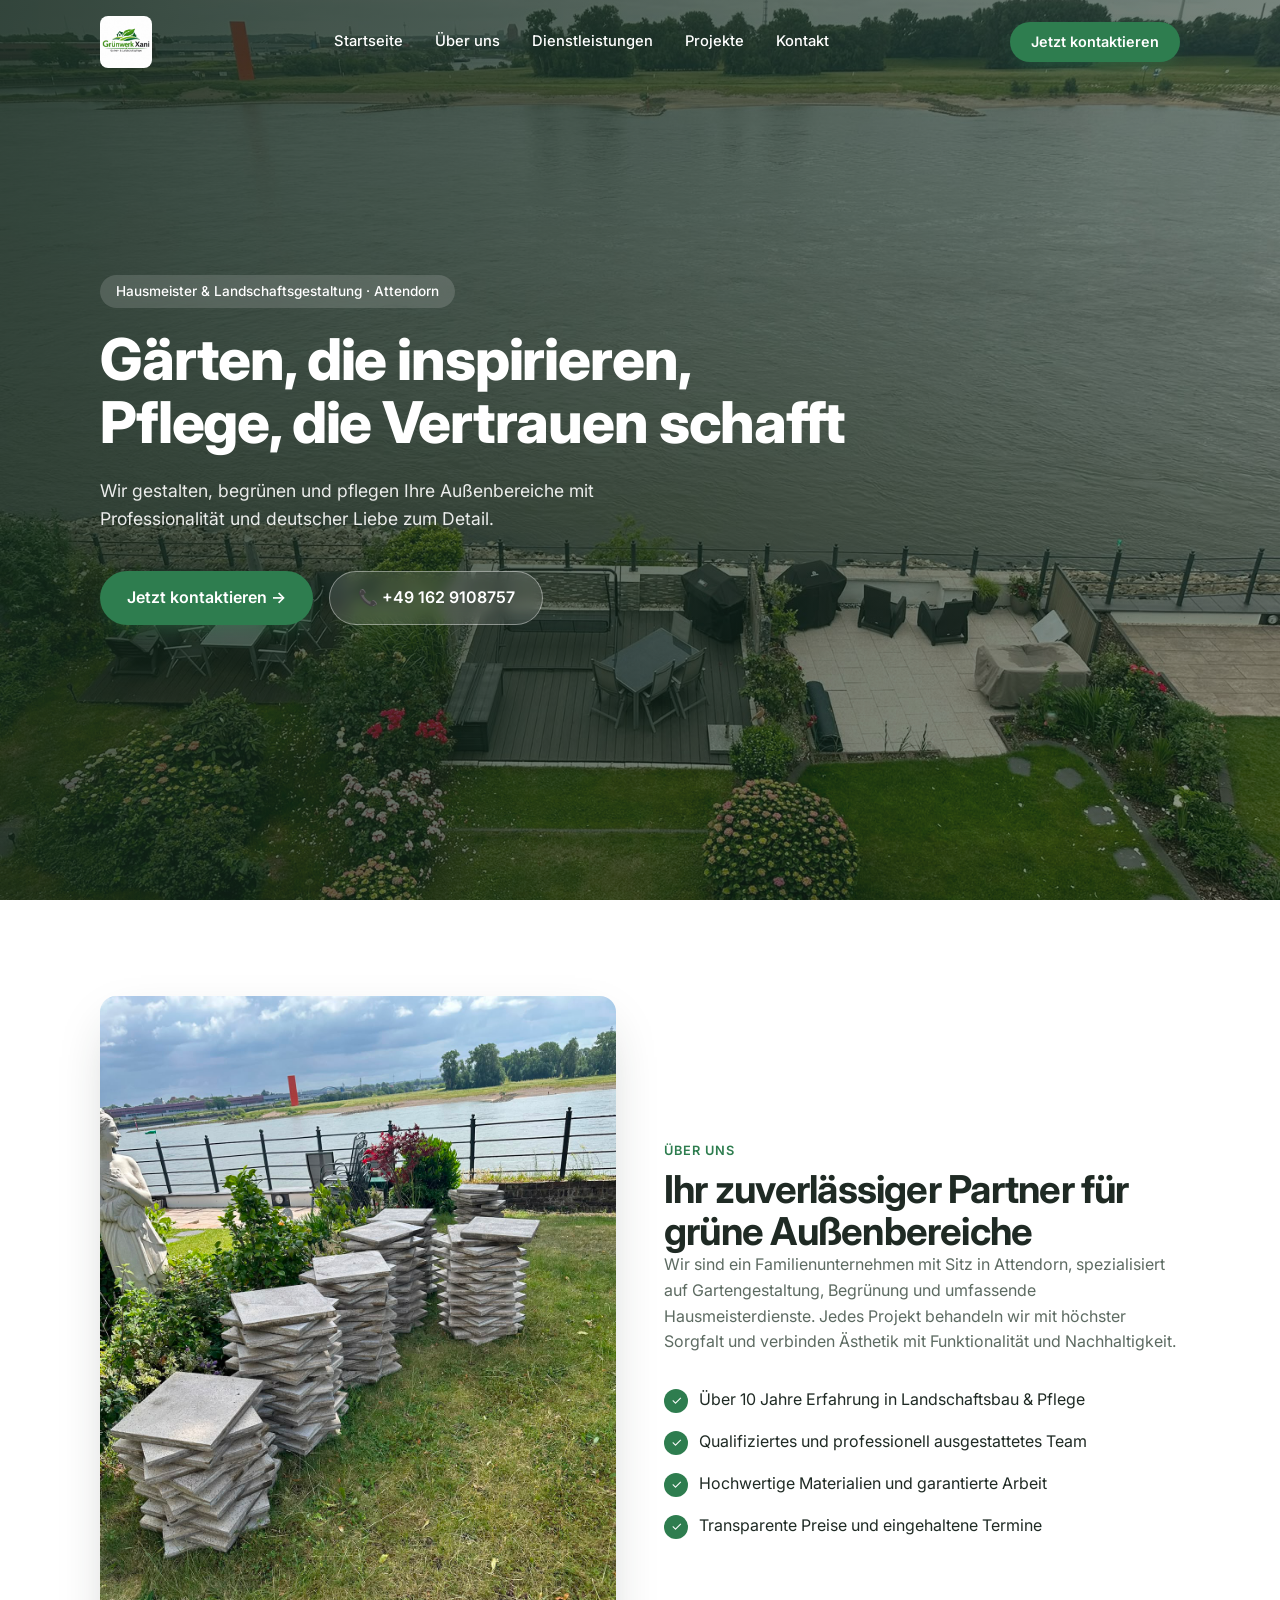
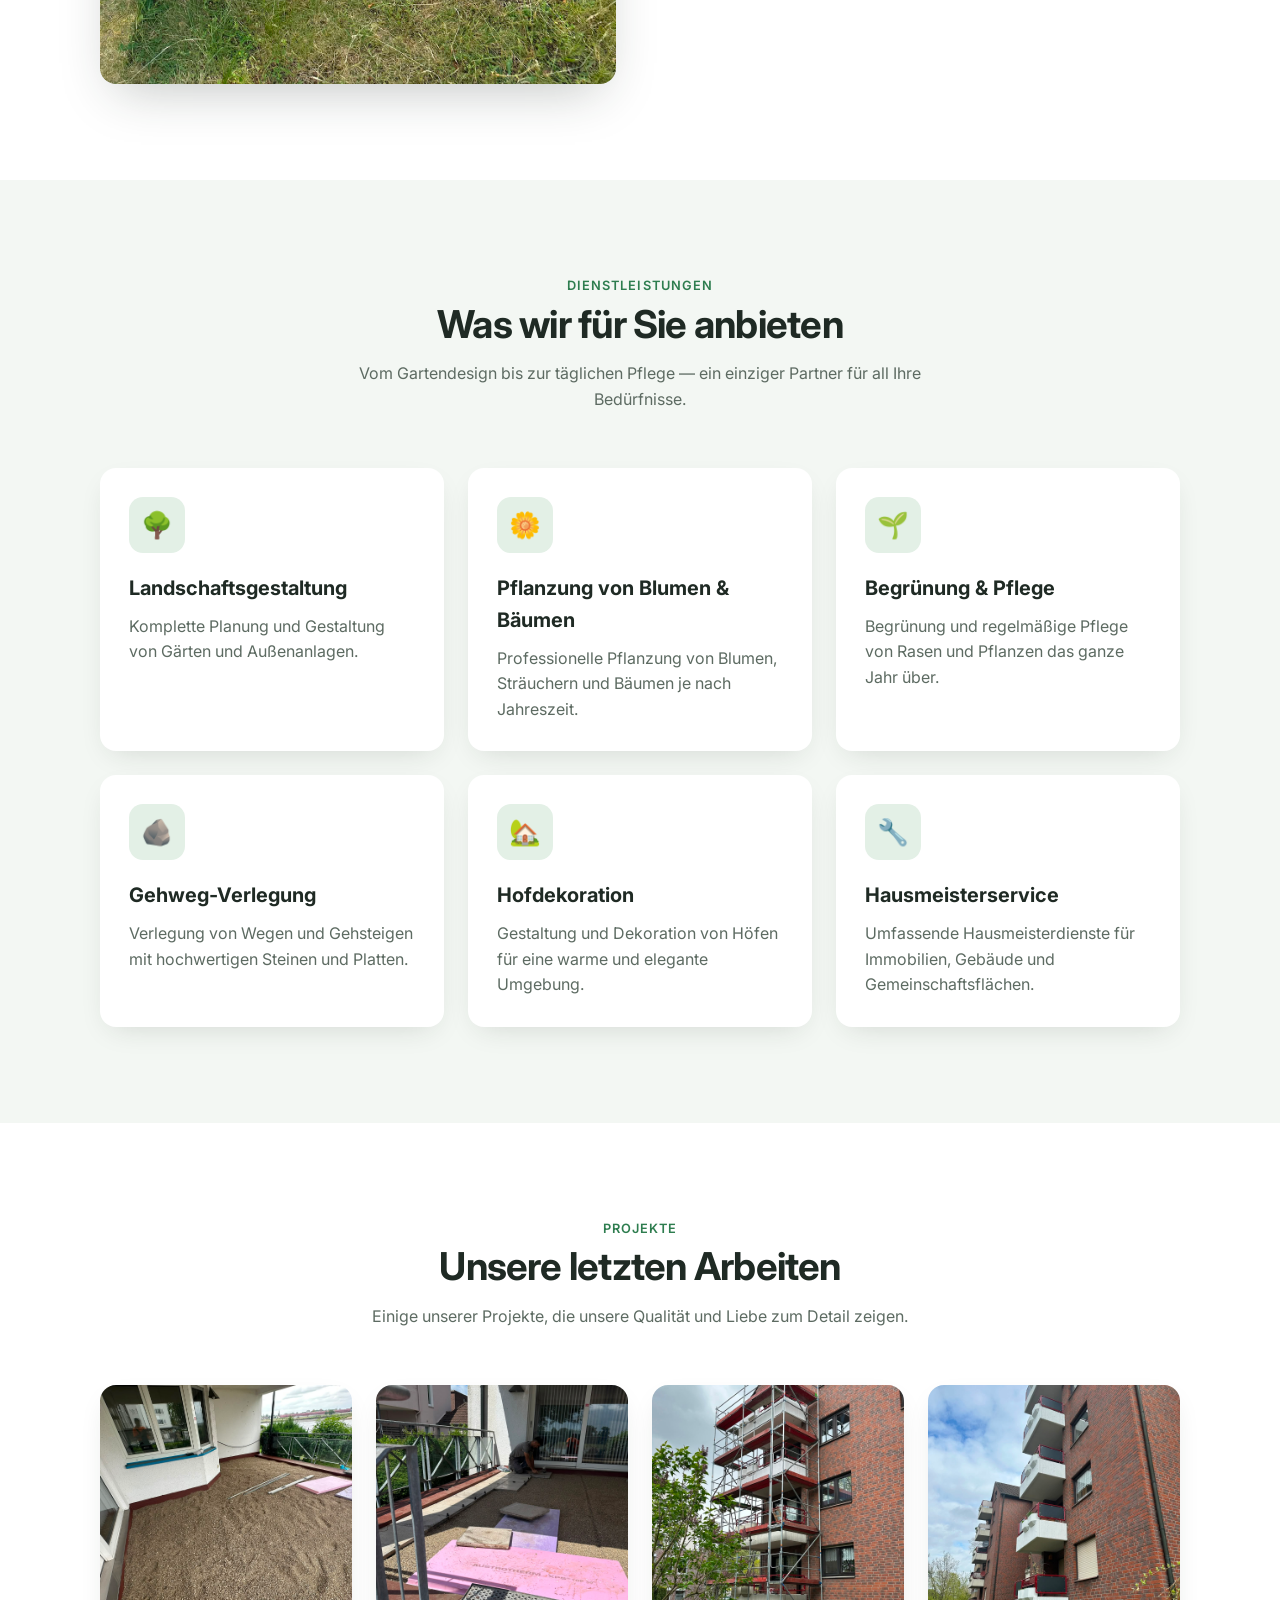
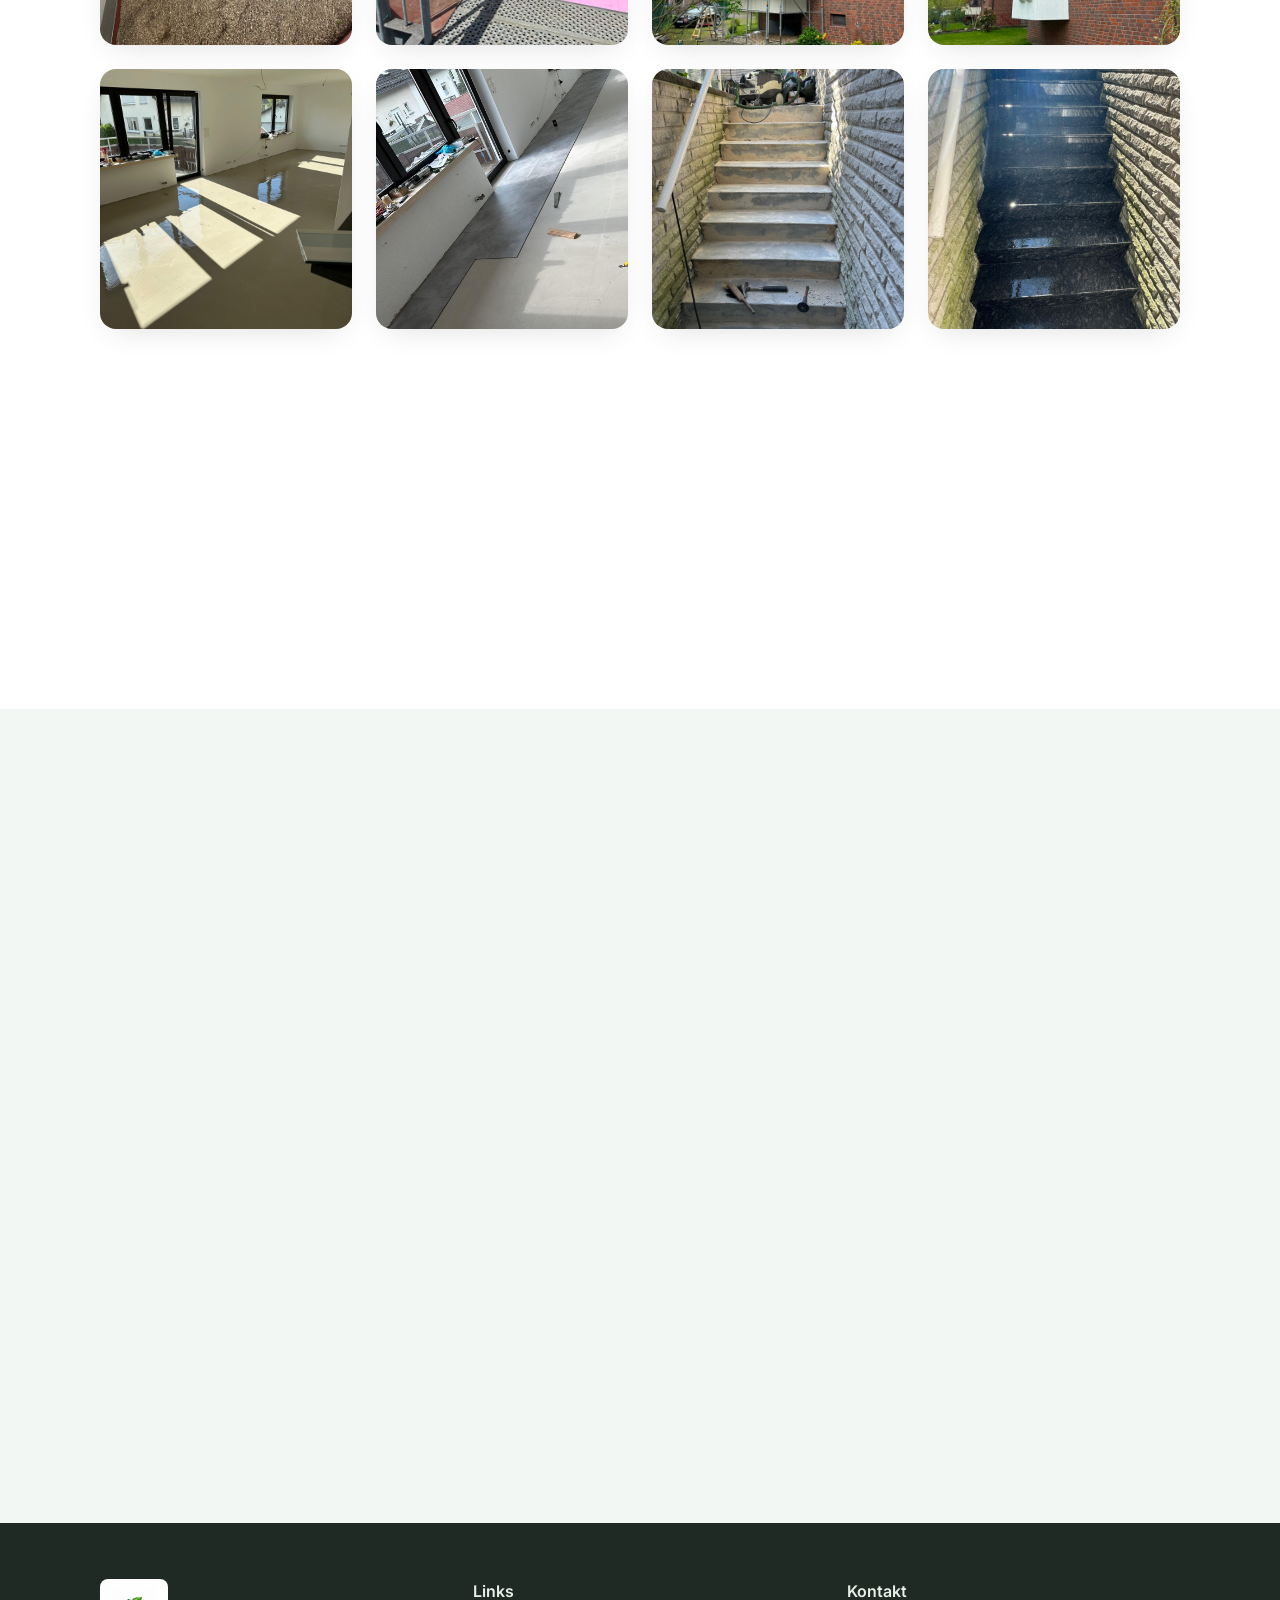
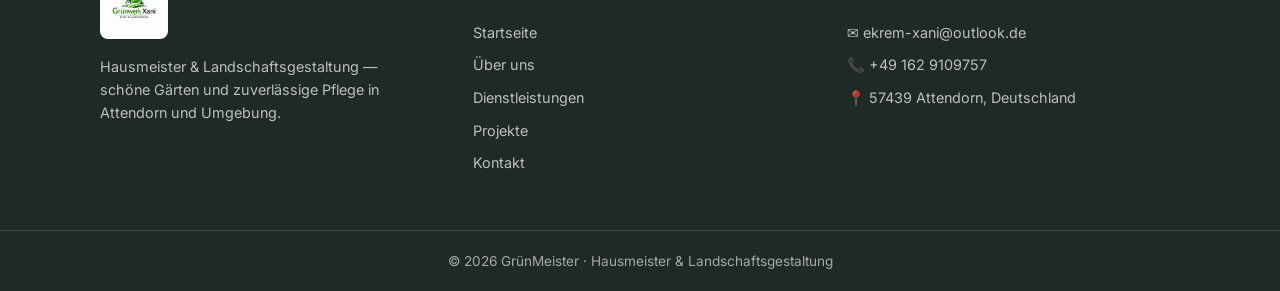
==== commit 125b6b73: "Add files via upload" ====
--- a/index.html
+++ b/index.html
@@ -1,12 +1,12 @@
 <!DOCTYPE html>
-<html lang="sq">
+<html lang="de">
 <head>
   <meta charset="UTF-8" />
   <meta name="viewport" content="width=device-width, initial-scale=1.0" />
   <title>Grünwerkxani · Hausmeister </title>
   <link rel="icon" type="image" href="assets/logo.jpeg">
 <link rel="apple-touch-icon" href="assets/logo.jpeg">
-  <meta name="description" content="Hausmeister & Landschaftsgestaltung në Attendorn. Dizajn kopshtesh, gjelbërim, mbjellje, shtigje dhe shërbime të plota Hausmeister. Kontakto për ofertë falas." />
+  <meta name="description" content="Hausmeister & Landschaftsgestaltung in Attendorn. Gartengestaltung, Begrünung, Pflanzungen, Wege und komplette Hausmeisterdienste. Kontaktiere uns für ein kostenloses Angebot." />
   <link rel="preconnect" href="https://fonts.googleapis.com" />
   <link rel="preconnect" href="https://fonts.gstatic.com" crossorigin />
   <link href="https://fonts.googleapis.com/css2?family=Inter:wght@400;500;600;700;800&display=swap" rel="stylesheet" />
@@ -20,37 +20,37 @@
         <img src="assets/logo.jpeg" alt="Grünwerk Xani — Garten- & Landschaftspflege" class="brand-logo" />
       </a>
       <ul class="nav-links">
-        <li><a href="#home">Home</a></li>
-        <li><a href="#rreth">Rreth Nesh</a></li>
-        <li><a href="#sherbimet">Shërbimet</a></li>
+        <li><a href="#home">Startseite</a></li>
+        <li><a href="#rreth">Über uns</a></li>
+        <li><a href="#sherbimet">Dienstleistungen</a></li>
         <li><a href="#projekte">Projekte</a></li>
         <li><a href="#kontakt">Kontakt</a></li>
       </ul>
-      <a href="#kontakt" class="btn btn-primary nav-cta">Kontakto tani</a>
-      <button id="menu-toggle" aria-label="Menu">
+      <a href="#kontakt" class="btn btn-primary nav-cta">Jetzt kontaktieren</a>
+      <button id="menu-toggle" aria-label="Menü">
         <svg viewBox="0 0 24 24" width="24" height="24" fill="none" stroke="currentColor" stroke-width="2" stroke-linecap="round" stroke-linejoin="round"><line x1="4" y1="12" x2="20" y2="12"/><line x1="4" y1="6" x2="20" y2="6"/><line x1="4" y1="18" x2="20" y2="18"/></svg>
       </button>
     </nav>
     <div id="mobile-menu">
-      <a href="#home">Home</a>
-      <a href="#rreth">Rreth Nesh</a>
-      <a href="#sherbimet">Shërbimet</a>
+      <a href="#home">Startseite</a>
+      <a href="#rreth">Über uns</a>
+      <a href="#sherbimet">Dienstleistungen</a>
       <a href="#projekte">Projekte</a>
       <a href="#kontakt">Kontakt</a>
-      <a href="#kontakt" class="btn btn-primary">Kontakto tani</a>
+      <a href="#kontakt" class="btn btn-primary">Jetzt kontaktieren</a>
     </div>
   </header>
 
   <!-- HERO -->
   <section id="home" class="hero">
-    <img src="assets/hero.jpg" alt="Kopsht i mirëmbajtur me bar të gjelbër dhe shtëpi moderne" class="hero-bg" />
+    <img src="assets/hero.jpg" alt="Gepflegter Garten mit grünem Rasen und modernem Haus" class="hero-bg" />
     <div class="hero-overlay"></div>
     <div class="container hero-content">
       <p class="badge">Hausmeister &amp; Landschaftsgestaltung · Attendorn</p>
-      <h1>Kopshte që frymëzojnë, mirëmbajtje që frymëzon besim</h1>
-      <p class="hero-sub">Dizajnojmë, gjelbërojmë dhe kujdesemi për hapësirat tuaja të jashtme me profesionalizëm dhe pasion gjerman për detajet.</p>
+      <h1>Gärten, die inspirieren, Pflege, die Vertrauen schafft</h1>
+      <p class="hero-sub">Wir gestalten, begrünen und pflegen Ihre Außenbereiche mit Professionalität und deutscher Liebe zum Detail.</p>
       <div class="hero-actions">
-        <a href="#kontakt" class="btn btn-primary">Kontakto tani →</a>
+        <a href="#kontakt" class="btn btn-primary">Jetzt kontaktieren →</a>
         <a href="tel:+491629108757" class="btn btn-ghost">📞 +49 162 9108757</a>
       </div>
     </div>
@@ -60,29 +60,29 @@
   <section id="rreth" class="section">
     <div class="container grid-2 about">
       <div class="reveal about-img">
-        <img src="assets/about.jpg" alt="Punëtor profesional duke mirëmbajtur gardhin e gjelbër" loading="lazy" />
+        <img src="assets/about.jpg" alt="Professioneller Arbeiter bei der Pflege einer grünen Hecke" loading="lazy" />
       </div>
       <div class="reveal">
-        <p class="eyebrow">Rreth Nesh</p>
-        <h2>Partneri juaj i besueshëm për hapësira të gjelbra</h2>
-        <p class="muted">Jemi një kompani familjare me bazë në Attendorn, e specializuar në dizajnimin e kopshteve, gjelbërimin dhe shërbimet e plota të Hausmeister. Çdo projekt e trajtojmë me kujdes maksimal, duke kombinuar estetikën me funksionalitetin dhe qëndrueshmërinë.</p>
+        <p class="eyebrow">Über uns</p>
+        <h2>Ihr zuverlässiger Partner für grüne Außenbereiche</h2>
+        <p class="muted">Wir sind ein Familienunternehmen mit Sitz in Attendorn, spezialisiert auf Gartengestaltung, Begrünung und umfassende Hausmeisterdienste. Jedes Projekt behandeln wir mit höchster Sorgfalt und verbinden Ästhetik mit Funktionalität und Nachhaltigkeit.</p>
         <ul class="checklist">
-          <li>Mbi 10 vjet përvojë në landscaping &amp; mirëmbajtje</li>
-          <li>Ekip i kualifikuar dhe i pajisur profesionalisht</li>
-          <li>Materiale cilësore dhe punë e garantuar</li>
-          <li>Çmime transparente dhe afate të respektuara</li>
+          <li>Über 10 Jahre Erfahrung in Landschaftsbau &amp; Pflege</li>
+          <li>Qualifiziertes und professionell ausgestattetes Team</li>
+          <li>Hochwertige Materialien und garantierte Arbeit</li>
+          <li>Transparente Preise und eingehaltene Termine</li>
         </ul>
       </div>
     </div>
   </section>
 
-  <!-- SERVICES -->
+ <!-- SERVICES -->
   <section id="sherbimet" class="section section-alt">
     <div class="container">
       <div class="reveal section-head">
-        <p class="eyebrow">Shërbimet</p>
-        <h2>Çfarë ofrojmë për ju</h2>
-        <p class="muted">Nga dizajni i kopshtit te mirëmbajtja e përditshme — një partner i vetëm për të gjitha nevojat tuaja.</p>
+        <p class="eyebrow">Dienstleistungen</p>
+        <h2>Was wir für Sie anbieten</h2>
+        <p class="muted">Vom Gartendesign bis zur täglichen Pflege — ein einziger Partner für all Ihre Bedürfnisse.</p>
       </div>
       <div class="cards" id="services-grid"></div>
     </div>
@@ -93,56 +93,56 @@
     <div class="container">
       <div class="reveal section-head">
         <p class="eyebrow">Projekte</p>
-        <h2>Punët tona të fundit</h2>
-        <p class="muted">Disa nga projektet që tregojnë cilësinë dhe kujdesin tonë për detajet.</p>
+        <h2>Unsere letzten Arbeiten</h2>
+        <p class="muted">Einige unserer Projekte, die unsere Qualität und Liebe zum Detail zeigen.</p>
       </div>
       <div class="projects" id="projects-grid"></div>
     </div>
   </section>
 
   <!-- CONTACT -->
-  <section id="kontakt" class="section section-alt">
+ <section id="kontakt" class="section section-alt">
     <div class="container grid-2">
       <div class="reveal">
         <p class="eyebrow">Kontakt</p>
-        <h2>Le të bisedojmë për projektin tuaj</h2>
-        <p class="muted">Na shkruani ose telefononi — ju kthejmë përgjigje sa më shpejt me një ofertë pa pagesë.</p>
+        <h2>Lassen Sie uns über Ihr Projekt sprechen</h2>
+        <p class="muted">Schreiben Sie uns oder rufen Sie an — wir antworten Ihnen so schnell wie möglich mit einem kostenlosen Angebot.</p>
         <div class="contact-list">
-          <div class="contact-item"><span class="ci-icon">✉</span><div><p class="muted sm">Email</p><a href="mailto:ekrem-xani@outlook.de">ekrem-xani@outlook.de</a></div></div>
+          <div class="contact-item"><span class="ci-icon">✉</span><div><p class="muted sm">E-Mail</p><a href="mailto:ekrem-xani@outlook.de">ekrem-xani@outlook.de</a></div></div>
           <div class="contact-item"><span class="ci-icon">📞</span><div><p class="muted sm">Telefon</p><a href="tel:+491629108757">+49 162 9108757</a></div></div>
-          <div class="contact-item"><span class="ci-icon">📍</span><div><p class="muted sm">Lokacioni</p><p class="strong">57439 Attendorn, Gjermani</p></div></div>
+          <div class="contact-item"><span class="ci-icon">📍</span><div><p class="muted sm">Standort</p><p class="strong">57439 Attendorn, Deutschland</p></div></div>
         </div>
       </div>
    <form id="contact-form" class="reveal card form">
 
-  <input type="hidden" name="_subject" value="Mesazh i ri nga faqja">
+  <input type="hidden" name="_subject" value="Neue Nachricht von der Website">
   <input type="hidden" name="_captcha" value="false">
 
   <div class="field">
-    <label for="name">Emri</label>
+    <label for="name">Name</label>
     <input
       id="name"
       name="name"
       type="text"
       maxlength="100"
-      placeholder="Emri juaj"
+      placeholder="Ihr Name"
       required
     >
   </div>
 
   <div class="field">
-    <label for="email">Email</label>
+    <label for="email">E-Mail</label>
     <input
       id="email"
       name="email"
       type="email"
       maxlength="255"
-      placeholder="email@shembull.de"
+      placeholder="email@beispiel.de"
     >
   </div>
 
   <div class="field">
-    <label for="phone">Numri i Telefonit</label>
+    <label for="phone">Telefonnummer</label>
     <input
       id="phone"
       name="phone"
@@ -153,19 +153,19 @@
   </div>
 
   <div class="field">
-    <label for="message">Mesazhi</label>
+    <label for="message">Nachricht</label>
     <textarea
       id="message"
       name="message"
       rows="5"
       maxlength="1000"
-      placeholder="Si mund t'ju ndihmojmë?"
+      placeholder="Wie können wir Ihnen helfen?"
       required
     ></textarea>
   </div>
 
   <button type="submit" class="btn btn-primary full">
-    Dërgo mesazhin →
+    Nachricht senden →
   </button>
 
 </form>
@@ -175,20 +175,20 @@
   </section>
 
   <!-- FOOTER -->
-  <footer>
+<footer>
     <div class="container grid-3 footer-grid">
       <div>
         <div class="brand footer-brand">
           <img src="assets/logo.jpeg" alt="Grünwerk Xani" class="brand-logo footer-logo" />
         </div>
-        <p class="footer-text">Hausmeister &amp; Landschaftsgestaltung — kopshte të bukura dhe mirëmbajtje e besueshme në Attendorn dhe rrethina.</p>
+        <p class="footer-text">Hausmeister &amp; Landschaftsgestaltung — schöne Gärten und zuverlässige Pflege in Attendorn und Umgebung.</p>
       </div>
       <div>
-        <h4>Lidhje</h4>
+        <h4>Links</h4>
         <ul class="footer-links">
-          <li><a href="#home">Home</a></li>
-          <li><a href="#rreth">Rreth Nesh</a></li>
-          <li><a href="#sherbimet">Shërbimet</a></li>
+          <li><a href="#home">Startseite</a></li>
+          <li><a href="#rreth">Über uns</a></li>
+          <li><a href="#sherbimet">Dienstleistungen</a></li>
           <li><a href="#projekte">Projekte</a></li>
           <li><a href="#kontakt">Kontakt</a></li>
         </ul>
@@ -197,14 +197,13 @@
         <h4>Kontakt</h4>
         <ul class="footer-links">
           <li><a href="mailto:ekrem-xani@outlook.de">✉ ekrem-xani@outlook.de</a></li>
-          <li><a href="tel:+491629108757">📞 +49 162 9108757</a></li>
-          <li>📍 57439 Attendorn, Gjermani</li>
+          <li><a href="tel:+491629109757">📞 +49 162 9109757</a></li>
+          <li>📍 57439 Attendorn, Deutschland</li>
         </ul>
       </div>
     </div>
     <div class="footer-bottom">© <span id="year"></span> GrünMeister · Hausmeister &amp; Landschaftsgestaltung</div>
   </footer>
-
   <div id="toast"></div>
   
   <script src="script.js"></script>
